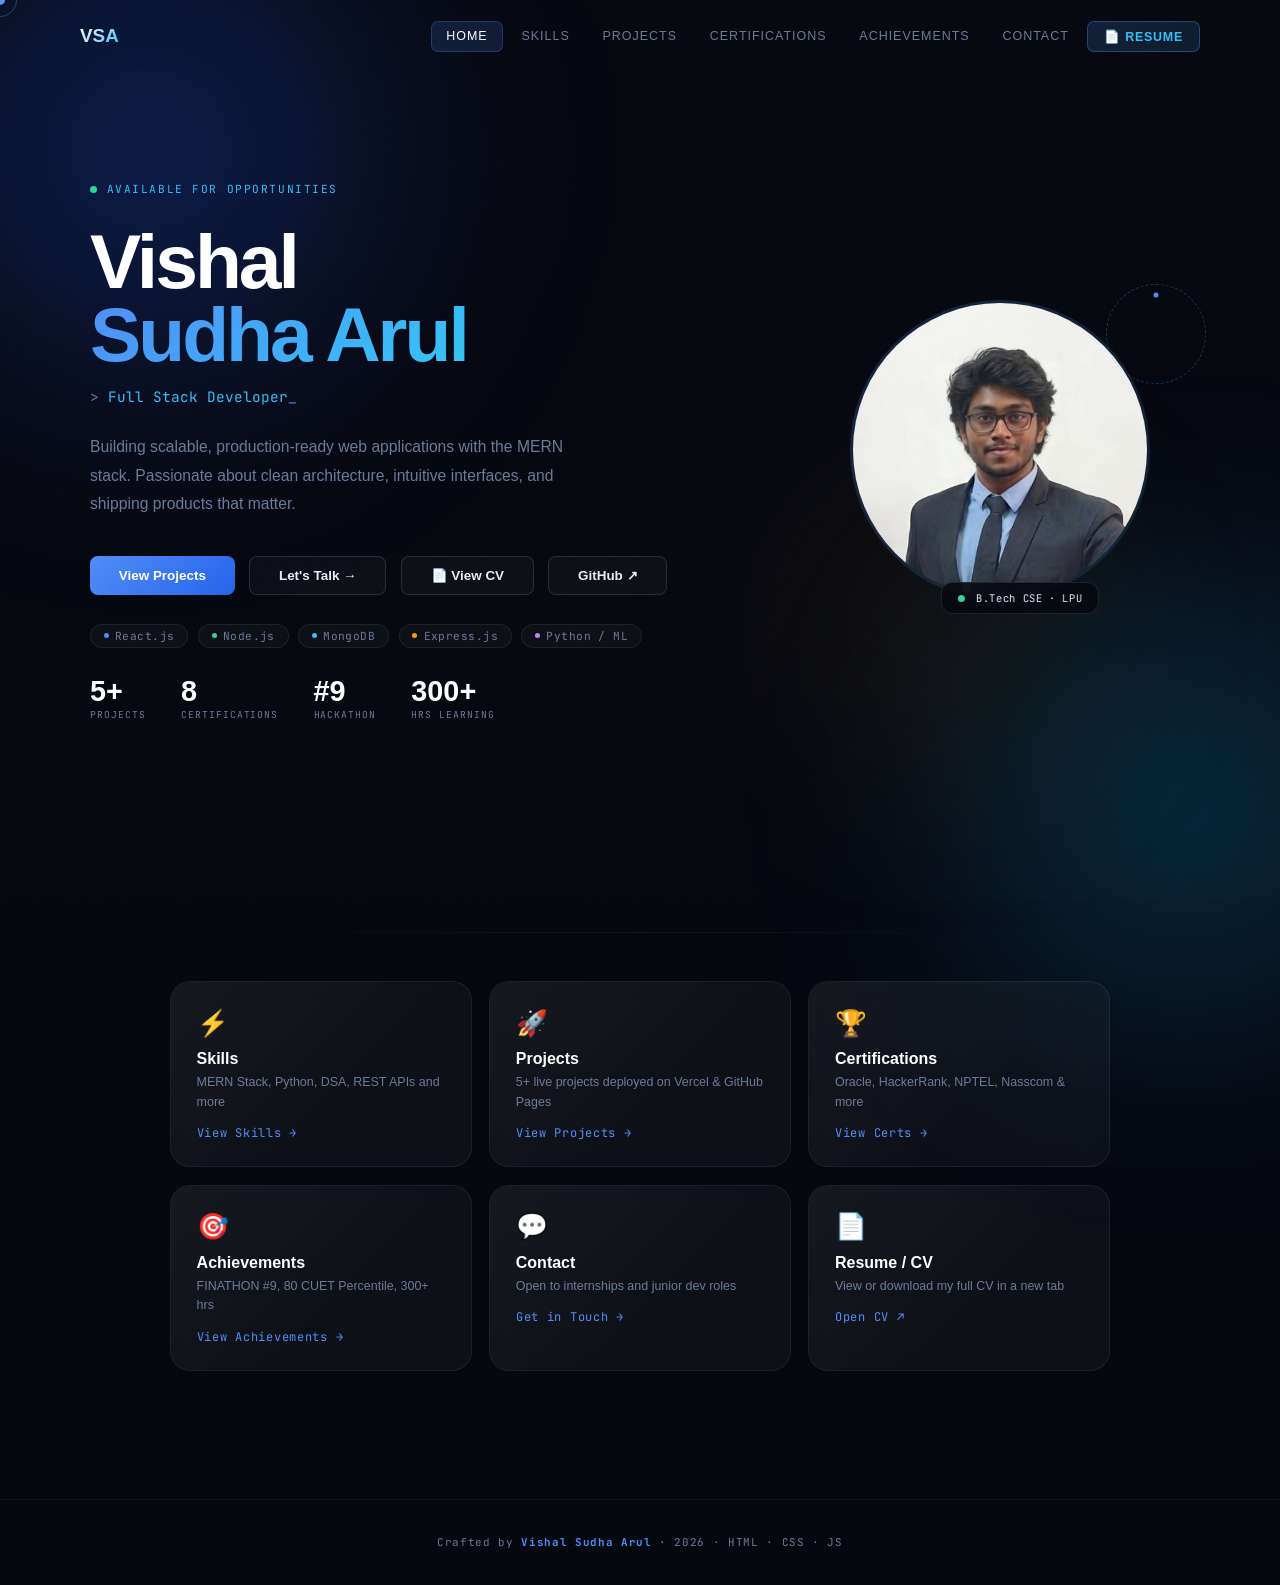
==== index.html @ e96e9811 "Initial portfolio upload" ====
<!DOCTYPE html>
<html lang="en">
<head>
    <meta charset="UTF-8"/>
    <meta name="viewport" content="width=device-width, initial-scale=1.0"/>
    <title>Vishal Sudha Arul — Portfolio</title>
    <link rel="stylesheet" href="style.css"/>
    <style>

        /* ── HERO SECTION ── */
        #hero {
            min-height: 100vh;
            display   : flex;
            align-items: center;
            padding   : 0 5rem;
            position  : relative;
            z-index   : 1;
        }

        .hero-inner {
            max-width            : 1100px;
            margin               : 0 auto;
            width                : 100%;
            display              : grid;
            grid-template-columns: 1fr 340px;
            gap                  : 5rem;
            align-items          : center;
        }

        /* Pre-title badge */
        .hero-pre {
            display       : inline-flex;
            align-items   : center;
            gap           : 0.6rem;
            font-family   : var(--fm);
            font-size     : 0.7rem;
            color         : var(--cyan);
            letter-spacing: 0.14em;
            text-transform: uppercase;
            margin-bottom : 1.8rem;
            opacity       : 0;
            animation     : fadeUp 0.8s 0.2s forwards;
        }

        /* Main name */
        .hero-name {
            font-family   : var(--fd);
            font-weight   : 700;
            font-size     : clamp(3rem, 6vw, 5.4rem);
            line-height   : 0.95;
            letter-spacing: -3px;
            color         : #fff;
            opacity       : 0;
            animation     : fadeUp 0.9s 0.35s forwards;
        }

        .hero-name .gradient-line {
            display                : block;
            background             : linear-gradient(135deg, var(--blue) 0%, var(--cyan) 50%, var(--teal) 100%);
            -webkit-background-clip: text;
            -webkit-text-fill-color: transparent;
        }

        /* Typewriter role */
        .hero-role {
            font-family  : var(--fm);
            font-size    : 0.9rem;
            color        : var(--muted);
            margin-top   : 1rem;
            margin-bottom: 1.4rem;
            opacity      : 0;
            animation    : fadeUp 0.9s 0.5s forwards;
            min-height   : 1.5rem;
        }

        .hero-role .typed-text   { color: var(--cyan); }
        .hero-role .cursor-blink { animation: cursorBlink 0.8s infinite; color: var(--blue); }

        @keyframes cursorBlink {
            0%, 100% { opacity: 1; }
            50%      { opacity: 0; }
        }

        /* Description */
        .hero-desc {
            font-size    : 0.98rem;
            color        : var(--muted);
            line-height  : 1.82;
            max-width    : 480px;
            margin-bottom: 2.3rem;
            font-weight  : 300;
            opacity      : 0;
            animation    : fadeUp 0.9s 0.65s forwards;
        }

        /* CTA Buttons row */
        .hero-btns {
            display  : flex;
            gap      : 0.9rem;
            flex-wrap: wrap;
            opacity  : 0;
            animation: fadeUp 0.9s 0.8s forwards;
        }

        /* Tech chips */
        .hero-chips {
            display  : flex;
            gap      : 0.6rem;
            flex-wrap: wrap;
            margin-top: 1.8rem;
            opacity  : 0;
            animation: fadeUp 0.9s 0.95s forwards;
        }

        .chip {
            display       : inline-flex;
            align-items   : center;
            gap           : 0.38rem;
            padding       : 0.26rem 0.8rem;
            border-radius : 999px;
            border        : 1px solid rgba(255, 255, 255, 0.07);
            background    : rgba(255, 255, 255, 0.03);
            font-size     : 0.7rem;
            font-family   : var(--fm);
            color         : var(--muted);
            letter-spacing: 0.04em;
        }

        .chip-dot {
            width        : 5px;
            height       : 5px;
            border-radius: 50%;
        }

        /* Stats row */
        .hero-stats {
            display  : flex;
            gap      : 2.2rem;
            margin-top: 1.8rem;
            opacity  : 0;
            animation: fadeUp 0.9s 1.1s forwards;
        }

        .stat-num {
            font-family: var(--fd);
            font-size  : 1.8rem;
            font-weight: 700;
            color      : #fff;
            line-height: 1;
        }

        .stat-label {
            font-family   : var(--fm);
            font-size     : 0.6rem;
            color         : var(--muted);
            letter-spacing: 0.1em;
            margin-top    : 0.18rem;
            text-transform: uppercase;
        }

        /* Entry animation */
        @keyframes fadeUp {
            from { opacity: 0; transform: translateY(28px); }
            to   { opacity: 1; transform: none; }
        }


        /* ── PHOTO AREA ── */
        .hero-photo {
            position : relative;
            opacity  : 0;
            animation: fadeScale 0.9s 0.4s forwards;
        }

        @keyframes fadeScale {
            from { opacity: 0; transform: scale(0.92); }
            to   { opacity: 1; transform: scale(1); }
        }

        .photo-frame {
            border-radius: 50%;
            background   : linear-gradient(135deg, rgba(79,142,247,0.22), rgba(56,189,248,0.12));
            padding      : 3px;
            width        : 300px;
            height       : 300px;
        }

        .photo-inner {
            border-radius  : 50%;
            overflow       : hidden;
            background     : linear-gradient(180deg, #111827, #0d1530);
            width          : 100%;
            height         : 100%;
            display        : flex;
            align-items    : center;
            justify-content: center;
        }

        .photo-inner img {
            width         : 100%;
            height        : 100%;
            object-fit    : cover;
            object-position: top center;
        }

        .photo-placeholder {
            width          : 100%;
            height         : 100%;
            min-height     : 294px;
            display        : flex;
            flex-direction : column;
            align-items    : center;
            justify-content: center;
            gap            : 1.1rem;
            padding        : 2rem;
            text-align     : center;
        }

        .photo-avatar {
            width          : 72px;
            height         : 72px;
            border-radius  : 50%;
            background     : linear-gradient(135deg, var(--blue), var(--cyan));
            display        : flex;
            align-items    : center;
            justify-content: center;
            font-family    : var(--fd);
            font-weight    : 700;
            font-size      : 2rem;
            color          : #fff;
        }

        .photo-placeholder p {
            font-size  : 0.73rem;
            color      : var(--muted);
            line-height: 1.6;
        }

        /* Status badge under photo */
        .photo-badge {
            position       : absolute;
            bottom         : -14px;
            left           : 50%;
            transform      : translateX(-50%);
            background     : rgba(6, 8, 16, 0.9);
            border         : 1px solid rgba(255, 255, 255, 0.1);
            backdrop-filter: blur(12px);
            border-radius  : 12px;
            padding        : 0.5rem 1rem;
            display        : flex;
            align-items    : center;
            gap            : 0.7rem;
            white-space    : nowrap;
        }

        .badge-dot  { width: 7px; height: 7px; border-radius: 50%; background: var(--green); animation: pulse-anim 2s infinite; }
        .badge-text { font-family: var(--fm); font-size: 0.66rem; color: var(--text); letter-spacing: 0.06em; }

        /* Decorative spinning ring */
        .photo-deco {
            position     : absolute;
            top          : -16px;
            right        : -16px;
            width        : 100px;
            height       : 100px;
            border-radius: 50%;
            border       : 1px dashed rgba(79, 142, 247, 0.3);
            animation    : spin 20s linear infinite;
        }

        .photo-deco::after {
            content      : '';
            position     : absolute;
            top          : 10px;
            left         : 50%;
            width        : 5px;
            height       : 5px;
            background   : var(--blue);
            border-radius: 50%;
            transform    : translate(-50%, -50%);
        }

        @keyframes spin { to { transform: rotate(360deg); } }


        /* ── QUICK NAV CARDS (below hero) ── */
        .quick-nav {
            display              : grid;
            grid-template-columns: repeat(3, 1fr);
            gap                  : 1.1rem;
            margin-top           : 2rem;
        }

        .qcard {
            padding        : 1.6rem;
            text-decoration: none;
            display        : block;
        }

        .qcard-icon  { font-size: 1.6rem; margin-bottom: 0.8rem; }
        .qcard-title { font-family: var(--fd); font-size: 1rem; font-weight: 600; color: #fff; margin-bottom: 0.3rem; }
        .qcard-sub   { font-size: 0.78rem; color: var(--muted); line-height: 1.55; }
        .qcard-arrow { display: inline-block; margin-top: 0.8rem; font-size: 0.75rem; color: var(--blue); font-family: var(--fm); letter-spacing: 0.06em; }


        /* ── RESPONSIVE ── */
        @media (max-width: 900px) {
            #hero           { padding: 0 2rem; }
            .hero-inner     { grid-template-columns: 1fr; gap: 3rem; padding-top: 5rem; }
            .hero-photo     { margin: 0 auto; }
            .photo-frame    { width: 220px; height: 220px; }
            .quick-nav      { grid-template-columns: 1fr 1fr; }
        }

        @media (max-width: 600px) {
            .quick-nav { grid-template-columns: 1fr; }
        }

    </style>
</head>
<body>

    <!-- Cursor elements -->
    <div id="cur"></div>
    <div id="curt"></div>

    <!-- Background canvas grid -->
    <canvas id="bgc"></canvas>

    <!-- Animated background orbs -->
    <div class="orb o1"></div>
    <div class="orb o2"></div>
    <div class="orb o3"></div>

    <!-- ═══════════════════════════
         NAVIGATION
    ═══════════════════════════ -->
    <nav id="nb">
        <a href="index.html" class="nlogo">VSA</a>
        <div class="nlinks">
            <a href="index.html"          class="active">Home</a>
            <a href="skills.html">Skills</a>
            <a href="projects.html">Projects</a>
            <a href="certifications.html">Certifications</a>
            <a href="achievements.html">Achievements</a>
            <a href="contact.html">Contact</a>
            <a href="VISHAL_FINAL_CV1.pdf" target="_blank" class="cv-nav-btn">📄 Resume</a>
        </div>
    </nav>

    <!-- ═══════════════════════════
         HERO SECTION
    ═══════════════════════════ -->
    <section id="hero">
        <div class="hero-inner">

            <!-- Left — text content -->
            <div>
                <div class="hero-pre">
                    <span class="pulse" style="background: var(--green);"></span>
                    Available for opportunities
                </div>

                <h1 class="hero-name">
                    Vishal<br/>
                    <span class="gradient-line">Sudha Arul</span>
                </h1>

                <p class="hero-role">
                    &gt; <span class="typed-text" id="typed"></span><span class="cursor-blink">_</span>
                </p>

                <p class="hero-desc">
                    Building scalable, production-ready web applications with the MERN stack.
                    Passionate about clean architecture, intuitive interfaces, and shipping
                    products that matter.
                </p>

                <!-- CTA Buttons -->
                <div class="hero-btns">
                    <a href="projects.html"                        class="bg">View Projects</a>
                    <a href="contact.html"                         class="bgh">Let's Talk →</a>
                    <a href="VISHAL_FINAL_CV1.pdf" target="_blank" class="bgh">📄 View CV</a>
                    <a href="https://github.com/VishalSudhaArul" target="_blank" class="bgh">GitHub ↗</a>
                </div>

                <!-- Tech stack chips -->
                <div class="hero-chips">
                    <span class="chip"><span class="chip-dot" style="background: var(--blue);"></span>React.js</span>
                    <span class="chip"><span class="chip-dot" style="background: var(--green);"></span>Node.js</span>
                    <span class="chip"><span class="chip-dot" style="background: var(--cyan);"></span>MongoDB</span>
                    <span class="chip"><span class="chip-dot" style="background: var(--gold);"></span>Express.js</span>
                    <span class="chip"><span class="chip-dot" style="background: var(--purple);"></span>Python / ML</span>
                </div>

                <!-- Quick stats -->
                <div class="hero-stats">
                    <div><div class="stat-num">5+</div><div class="stat-label">Projects</div></div>
                    <div><div class="stat-num">8</div><div class="stat-label">Certifications</div></div>
                    <div><div class="stat-num">#9</div><div class="stat-label">Hackathon</div></div>
                    <div><div class="stat-num">300+</div><div class="stat-label">Hrs Learning</div></div>
                </div>
            </div>

            <!-- Right — profile photo -->
            <div class="hero-photo">
                <div class="photo-deco"></div>
                <div class="photo-frame">
                    <div class="photo-inner" id="photoWrap">
                        <!-- Auto-replaced by JS if photo.jpg exists -->
                        <div class="photo-placeholder">
                            <div class="photo-avatar">V</div>
                            <div>
                                <p style="font-family: var(--fd); font-weight: 700; color: #fff; font-size: 0.95rem; margin-bottom: 0.4rem;">
                                    Vishal Sudha Arul
                                </p>
                                <p>Place <code style="color: var(--cyan); font-family: var(--fm);">photo.jpg</code> in this folder</p>
                            </div>
                        </div>
                    </div>
                </div>
                <div class="photo-badge">
                    <span class="badge-dot"></span>
                    <span class="badge-text">B.Tech CSE · LPU</span>
                </div>
            </div>

        </div>
    </section>

    <!-- ═══════════════════════════
         QUICK NAV CARDS
    ═══════════════════════════ -->
    <div class="wrap">
        <div class="div" style="margin-bottom: 3rem;"></div>

        <div class="quick-nav">
            <a href="skills.html"          class="g qcard rv">
                <div class="qcard-icon">⚡</div>
                <div class="qcard-title">Skills</div>
                <div class="qcard-sub">MERN Stack, Python, DSA, REST APIs and more</div>
                <div class="qcard-arrow">View Skills →</div>
            </a>
            <a href="projects.html"        class="g qcard rv d1">
                <div class="qcard-icon">🚀</div>
                <div class="qcard-title">Projects</div>
                <div class="qcard-sub">5+ live projects deployed on Vercel &amp; GitHub Pages</div>
                <div class="qcard-arrow">View Projects →</div>
            </a>
            <a href="certifications.html"  class="g qcard rv d2">
                <div class="qcard-icon">🏆</div>
                <div class="qcard-title">Certifications</div>
                <div class="qcard-sub">Oracle, HackerRank, NPTEL, Nasscom &amp; more</div>
                <div class="qcard-arrow">View Certs →</div>
            </a>
            <a href="achievements.html"    class="g qcard rv d3">
                <div class="qcard-icon">🎯</div>
                <div class="qcard-title">Achievements</div>
                <div class="qcard-sub">FINATHON #9, 80 CUET Percentile, 300+ hrs</div>
                <div class="qcard-arrow">View Achievements →</div>
            </a>
            <a href="contact.html"         class="g qcard rv d4">
                <div class="qcard-icon">💬</div>
                <div class="qcard-title">Contact</div>
                <div class="qcard-sub">Open to internships and junior dev roles</div>
                <div class="qcard-arrow">Get in Touch →</div>
            </a>
            <a href="VISHAL_FINAL_CV1.pdf" target="_blank" class="g qcard rv d5">
                <div class="qcard-icon">📄</div>
                <div class="qcard-title">Resume / CV</div>
                <div class="qcard-sub">View or download my full CV in a new tab</div>
                <div class="qcard-arrow">Open CV ↗</div>
            </a>
        </div>
    </div>

    <footer>
        <p>Crafted by <strong>Vishal Sudha Arul</strong> · 2026 · HTML · CSS · JS</p>
    </footer>

    <script src="shared.js"></script>
    <script>

        /* ── TYPEWRITER EFFECT ── */
        const roles = [
            'Full Stack Developer',
            'MERN Stack Engineer',
            'React.js Developer',
            'Problem Solver',
            'CS Engineering Student'
        ];

        let roleIndex   = 0;
        let charIndex   = 0;
        let isDeleting  = false;
        const typedEl   = document.getElementById('typed');

        function typeWriter() {
            const current = roles[roleIndex];
            if (!isDeleting) {
                typedEl.textContent = current.slice(0, charIndex + 1);
                charIndex++;
                if (charIndex === current.length) {
                    setTimeout(() => { isDeleting = true; typeLoop(); }, 2000);
                    return;
                }
            } else {
                typedEl.textContent = current.slice(0, charIndex - 1);
                charIndex--;
                if (charIndex === 0) {
                    isDeleting  = false;
                    roleIndex   = (roleIndex + 1) % roles.length;
                }
            }
            typeLoop();
        }

        function typeLoop() {
            setTimeout(typeWriter, isDeleting ? 38 : 78);
        }

        typeLoop();


        /* ── AUTO-LOAD PHOTO ── */
        const photoImg = new Image();
        photoImg.onload = () => {
            const wrap = document.getElementById('photoWrap');
            if (wrap) {
                wrap.innerHTML = `<img
                    src="photo.jpg"
                    style="width:100%; height:100%; object-fit:cover; object-position:top center;"
                    alt="Vishal Sudha Arul"
                />`;
            }
        };
        photoImg.src = 'photo.jpg';

    </script>
</body>
</html>
---- style.css ----
/* ═══════════════════════════════════════════════════
   VISHAL SUDHA ARUL — SHARED STYLESHEET
   Used by: all HTML pages
   ═══════════════════════════════════════════════════ */

@import url('https://fonts.googleapis.com/css2?family=Clash+Display:wght@400;500;600;700&family=Cabinet+Grotesk:wght@300;400;500;700;800&family=JetBrains+Mono:wght@300;400;500&display=swap');


/* ─────────────────────────────────────
   RESET & CSS VARIABLES
───────────────────────────────────── */
*, *::before, *::after {
    box-sizing: border-box;
    margin: 0;
    padding: 0;
}

:root {
    --bg      : #060810;
    --bg2     : #0b0f1d;
    --card    : rgba(255, 255, 255, 0.035);
    --card-b  : rgba(255, 255, 255, 0.07);
    --blue    : #4f8ef7;
    --cyan    : #38bdf8;
    --teal    : #2dd4bf;
    --gold    : #f59e0b;
    --green   : #34d399;
    --purple  : #c084fc;
    --text    : #e8edf5;
    --muted   : #6b7a99;
    --fd      : 'Clash Display', sans-serif;
    --fb      : 'Cabinet Grotesk', sans-serif;
    --fm      : 'JetBrains Mono', monospace;
}

html {
    scroll-behavior: smooth;
    font-size: 16px;
}

body {
    background   : var(--bg);
    color        : var(--text);
    font-family  : var(--fb);
    overflow-x   : hidden;
    cursor       : none;
}

::selection {
    background: rgba(79, 142, 247, 0.3);
    color: #fff;
}

::-webkit-scrollbar       { width: 4px; }
::-webkit-scrollbar-track { background: var(--bg); }
::-webkit-scrollbar-thumb { background: rgba(79, 142, 247, 0.4); border-radius: 99px; }


/* ─────────────────────────────────────
   CUSTOM CURSOR
───────────────────────────────────── */
#cur {
    position      : fixed;
    width         : 10px;
    height        : 10px;
    background    : var(--blue);
    border-radius : 50%;
    pointer-events: none;
    z-index       : 9999;
    transform     : translate(-50%, -50%);
    mix-blend-mode: screen;
    transition    : width .2s, height .2s, background .2s;
}

#curt {
    position      : fixed;
    width         : 34px;
    height        : 34px;
    border        : 1px solid rgba(79, 142, 247, 0.4);
    border-radius : 50%;
    pointer-events: none;
    z-index       : 9998;
    transform     : translate(-50%, -50%);
    transition    : all 0.11s ease-out;
}

/* Cursor grows on hover */
body:has(a:hover)      #cur,
body:has(button:hover) #cur  { width: 18px; height: 18px; background: var(--cyan); }
body:has(a:hover)      #curt,
body:has(button:hover) #curt { width: 48px; height: 48px; border-color: rgba(56, 189, 248, 0.5); }


/* ─────────────────────────────────────
   GRAIN / NOISE TEXTURE OVERLAY
───────────────────────────────────── */
body::after {
    content : '';
    position: fixed;
    inset   : 0;
    z-index : 9990;
    pointer-events: none;
    background-image: url("data:image/svg+xml,%3Csvg viewBox='0 0 512 512' xmlns='http://www.w3.org/2000/svg'%3E%3Cfilter id='n'%3E%3CfeTurbulence type='fractalNoise' baseFrequency='0.75' numOctaves='4' stitchTiles='stitch'/%3E%3C/filter%3E%3Crect width='100%25' height='100%25' filter='url(%23n)' opacity='0.03'/%3E%3C/svg%3E");
    opacity: 0.55;
}


/* ─────────────────────────────────────
   CANVAS GRID (z-index 0, behind all)
───────────────────────────────────── */
#bgc {
    position      : fixed;
    inset         : 0;
    z-index       : 0;
    pointer-events: none;
    opacity       : 0.2;
}


/* ─────────────────────────────────────
   ANIMATED BACKGROUND ORBS
───────────────────────────────────── */
.orb {
    position      : fixed;
    border-radius : 50%;
    pointer-events: none;
    z-index       : 0;
    filter        : blur(110px);
}

.o1 {
    width     : 600px;
    height    : 600px;
    background: radial-gradient(circle, rgba(29, 78, 216, 0.45), transparent 70%);
    top       : -150px;
    left      : -150px;
    animation : orb1 22s ease-in-out infinite;
}

.o2 {
    width     : 550px;
    height    : 550px;
    background: radial-gradient(circle, rgba(14, 165, 233, 0.35), transparent 70%);
    bottom    : -180px;
    right     : -180px;
    animation : orb2 18s ease-in-out infinite;
}

.o3 {
    width     : 350px;
    height    : 350px;
    background: radial-gradient(circle, rgba(245, 158, 11, 0.15), transparent 70%);
    top       : 50%;
    left      : 60%;
    animation : orb3 25s ease-in-out infinite;
}

@keyframes orb1 {
    0%, 100% { transform: translate(0, 0); }
    33%      { transform: translate(70px, 55px); }
    66%      { transform: translate(-35px, 90px); }
}

@keyframes orb2 {
    0%, 100% { transform: translate(0, 0); }
    33%      { transform: translate(-55px, -70px); }
    66%      { transform: translate(35px, -35px); }
}

@keyframes orb3 {
    0%, 100% { transform: translate(0, 0); }
    50%      { transform: translate(-70px, 55px); }
}


/* ─────────────────────────────────────
   NAVIGATION BAR
───────────────────────────────────── */
nav {
    position  : fixed;
    top       : 0;
    left      : 0;
    right     : 0;
    z-index   : 500;
    display   : flex;
    align-items    : center;
    justify-content: space-between;
    padding   : 1.3rem 5rem;
    transition: background 0.4s, backdrop-filter 0.4s;
}

/* Scrolled state — glass blur */
nav.sc {
    background     : rgba(6, 8, 16, 0.88);
    backdrop-filter: blur(24px);
    border-bottom  : 1px solid rgba(255, 255, 255, 0.055);
}

/* Logo */
.nlogo {
    font-family: var(--fd);
    font-weight: 700;
    font-size  : 1.18rem;
    background : linear-gradient(135deg, #fff, var(--cyan));
    -webkit-background-clip: text;
    -webkit-text-fill-color: transparent;
    text-decoration: none;
}

/* Nav links wrapper */
.nlinks {
    display    : flex;
    align-items: center;
    gap        : 0.25rem;
}

/* Individual nav links */
.nlinks a {
    font-size      : 0.78rem;
    font-weight    : 500;
    letter-spacing : 0.08em;
    color          : var(--muted);
    text-decoration: none;
    text-transform : uppercase;
    transition     : all 0.2s;
    padding        : 0.45rem 0.9rem;
    border-radius  : 7px;
}

.nlinks a:hover {
    color     : #fff;
    background: rgba(255, 255, 255, 0.05);
}

/* Active page highlight */
.nlinks a.active {
    color     : #fff;
    background: rgba(79, 142, 247, 0.15);
    border    : 1px solid rgba(79, 142, 247, 0.25);
}

/* ── CV / RESUME BUTTON IN NAV ── */
.cv-nav-btn {
    padding    : 0.45rem 1rem !important;
    background : linear-gradient(135deg, rgba(79,142,247,0.18), rgba(56,189,248,0.12)) !important;
    border     : 1px solid rgba(79, 142, 247, 0.35) !important;
    color      : var(--cyan) !important;
    border-radius : 7px !important;
    font-weight   : 600 !important;
    letter-spacing: 0.06em !important;
    transition    : all 0.25s !important;
}

.cv-nav-btn:hover {
    background : linear-gradient(135deg, var(--blue), #2563eb) !important;
    color      : #fff !important;
    border-color: var(--blue) !important;
    transform  : translateY(-1px) !important;
}


/* ─────────────────────────────────────
   PAGE HERO HEADER (inner pages)
───────────────────────────────────── */
.page-hero {
    padding   : 9rem 5rem 4rem;
    max-width : 1100px;
    margin    : 0 auto;
    text-align: center;
}

.page-hero .ey {
    display        : inline-flex;
    align-items    : center;
    justify-content: center;
    gap            : 0.7rem;
    font-family    : var(--fm);
    font-size      : 0.68rem;
    letter-spacing : 0.16em;
    text-transform : uppercase;
    color          : var(--blue);
    margin-bottom  : 1rem;
}

.page-hero .ey::before,
.page-hero .ey::after {
    content   : '';
    display   : block;
    width     : 28px;
    height    : 1px;
    background: var(--blue);
}

.page-hero h1 {
    font-family    : var(--fd);
    font-size      : clamp(2.8rem, 6vw, 4.5rem);
    font-weight    : 700;
    color          : #fff;
    letter-spacing : -3px;
    margin-bottom  : 0.8rem;
    line-height    : 1;
}

.page-hero h1 span {
    background             : linear-gradient(135deg, var(--blue), var(--cyan));
    -webkit-background-clip: text;
    -webkit-text-fill-color: transparent;
}

.page-hero p {
    color        : var(--muted);
    font-size    : 1rem;
    max-width    : 560px;
    margin       : 0 auto;
    line-height  : 1.75;
    font-weight  : 300;
}

.page-hero .underline-bar {
    width        : 60px;
    height       : 3px;
    background   : linear-gradient(90deg, var(--blue), var(--cyan));
    border-radius: 99px;
    margin       : 0.9rem auto 1.5rem;
}


/* ─────────────────────────────────────
   CONTENT WRAPPER
───────────────────────────────────── */
.wrap {
    max-width: 1100px;
    margin   : 0 auto;
    padding  : 2rem 5rem 6rem;
    position : relative;
    z-index  : 1;
}


/* ─────────────────────────────────────
   GLASS CARD
───────────────────────────────────── */
.g {
    background     : var(--card);
    border         : 1px solid var(--card-b);
    border-radius  : 20px;
    backdrop-filter: blur(10px);
    transition     : all 0.35s cubic-bezier(0.25, 0.8, 0.25, 1);
    position       : relative;
    overflow       : hidden;
}

/* Subtle top-left shine */
.g::before {
    content      : '';
    position     : absolute;
    inset        : 0;
    border-radius: 20px;
    background   : linear-gradient(135deg, rgba(255,255,255,0.04), transparent 60%);
    pointer-events: none;
}

.g:hover {
    border-color: rgba(79, 142, 247, 0.3);
    transform   : translateY(-5px);
    box-shadow  : 0 22px 55px rgba(0,0,0,0.5), 0 0 36px rgba(79,142,247,0.07);
}


/* ─────────────────────────────────────
   BUTTONS
───────────────────────────────────── */

/* Primary — solid gradient */
.bg {
    padding        : 0.7rem 1.8rem;
    border-radius  : 8px;
    background     : linear-gradient(135deg, var(--blue), #2563eb);
    color          : #fff;
    font-weight    : 700;
    font-size      : 0.84rem;
    text-decoration: none;
    transition     : all 0.3s;
    border         : none;
    cursor         : pointer;
    display        : inline-flex;
    align-items    : center;
    gap            : 0.4rem;
}

.bg:hover {
    transform : translateY(-3px);
    box-shadow: 0 12px 40px rgba(79, 142, 247, 0.5);
}

/* Ghost — outline style */
.bgh {
    padding        : 0.7rem 1.8rem;
    border-radius  : 8px;
    border         : 1px solid rgba(255, 255, 255, 0.12);
    background     : rgba(255, 255, 255, 0.03);
    color          : var(--text);
    font-weight    : 600;
    font-size      : 0.84rem;
    text-decoration: none;
    transition     : all 0.3s;
    cursor         : pointer;
    display        : inline-flex;
    align-items    : center;
    gap            : 0.4rem;
}

.bgh:hover {
    border-color: rgba(79, 142, 247, 0.5);
    background  : rgba(79, 142, 247, 0.08);
    color       : #fff;
    transform   : translateY(-3px);
}


/* ─────────────────────────────────────
   SECTION DIVIDER LINE
───────────────────────────────────── */
.div {
    height    : 1px;
    background: linear-gradient(90deg, transparent, rgba(255,255,255,0.055), transparent);
    max-width : 1100px;
    margin    : 0 auto;
}


/* ─────────────────────────────────────
   SCROLL REVEAL
   Add class .rv to any element.
   Add .d1 / .d2 / .d3 / .d4 / .d5
   for staggered delay.
───────────────────────────────────── */
.rv {
    opacity   : 0;
    transform : translateY(30px);
    transition: opacity 0.65s cubic-bezier(0.25, 0.8, 0.25, 1),
                transform 0.65s cubic-bezier(0.25, 0.8, 0.25, 1);
}

.rv.in { opacity: 1; transform: none; }

.d1 { transition-delay: 0.1s; }
.d2 { transition-delay: 0.2s; }
.d3 { transition-delay: 0.3s; }
.d4 { transition-delay: 0.4s; }
.d5 { transition-delay: 0.5s; }


/* ─────────────────────────────────────
   PULSE DOT ANIMATION
───────────────────────────────────── */
.pulse {
    width        : 7px;
    height       : 7px;
    border-radius: 50%;
    animation    : pulse-anim 2s infinite;
}

@keyframes pulse-anim {
    0%, 100% { box-shadow: 0 0 0 0 rgba(52, 211, 153, 0.6); }
    50%      { box-shadow: 0 0 0 6px rgba(52, 211, 153, 0); }
}


/* ─────────────────────────────────────
   FOOTER
───────────────────────────────────── */
footer {
    text-align : center;
    padding    : 2.2rem;
    border-top : 1px solid rgba(255, 255, 255, 0.05);
    position   : relative;
    z-index    : 1;
    margin-top : 2rem;
}

footer p {
    font-family   : var(--fm);
    font-size     : 0.68rem;
    color         : var(--muted);
    letter-spacing: 0.06em;
}

footer strong { color: var(--blue); }


/* ─────────────────────────────────────
   RESPONSIVE
───────────────────────────────────── */
@media (max-width: 900px) {
    nav          { padding: 1.1rem 2rem; }
    .nlinks      { gap: 0.1rem; }
    .nlinks a    { font-size: 0.72rem; padding: 0.38rem 0.65rem; }
    .page-hero   { padding: 7rem 2rem 3rem; }
    .wrap        { padding: 2rem 2rem 5rem; }
}

@media (max-width: 600px) {
    nav       { padding: 1rem 1.2rem; }
    .nlinks a { font-size: 0.65rem; padding: 0.3rem 0.5rem; }
}
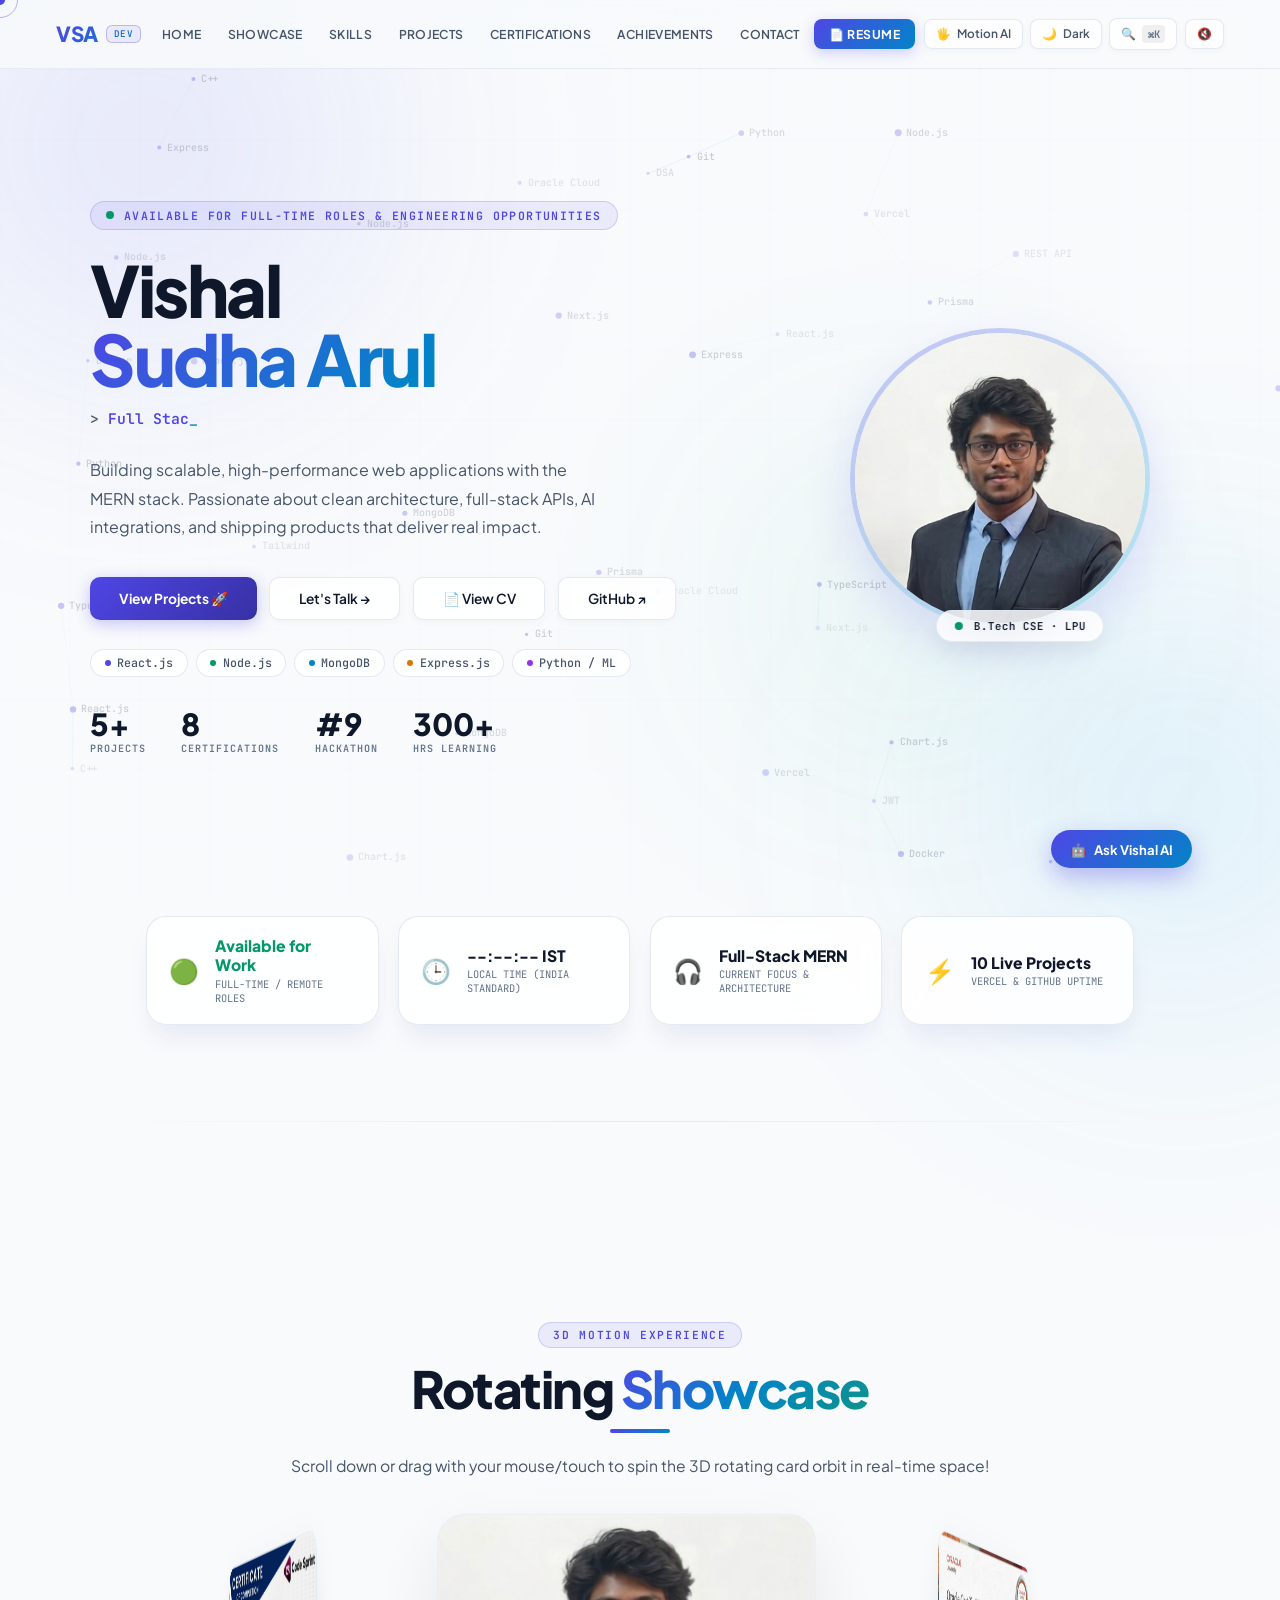
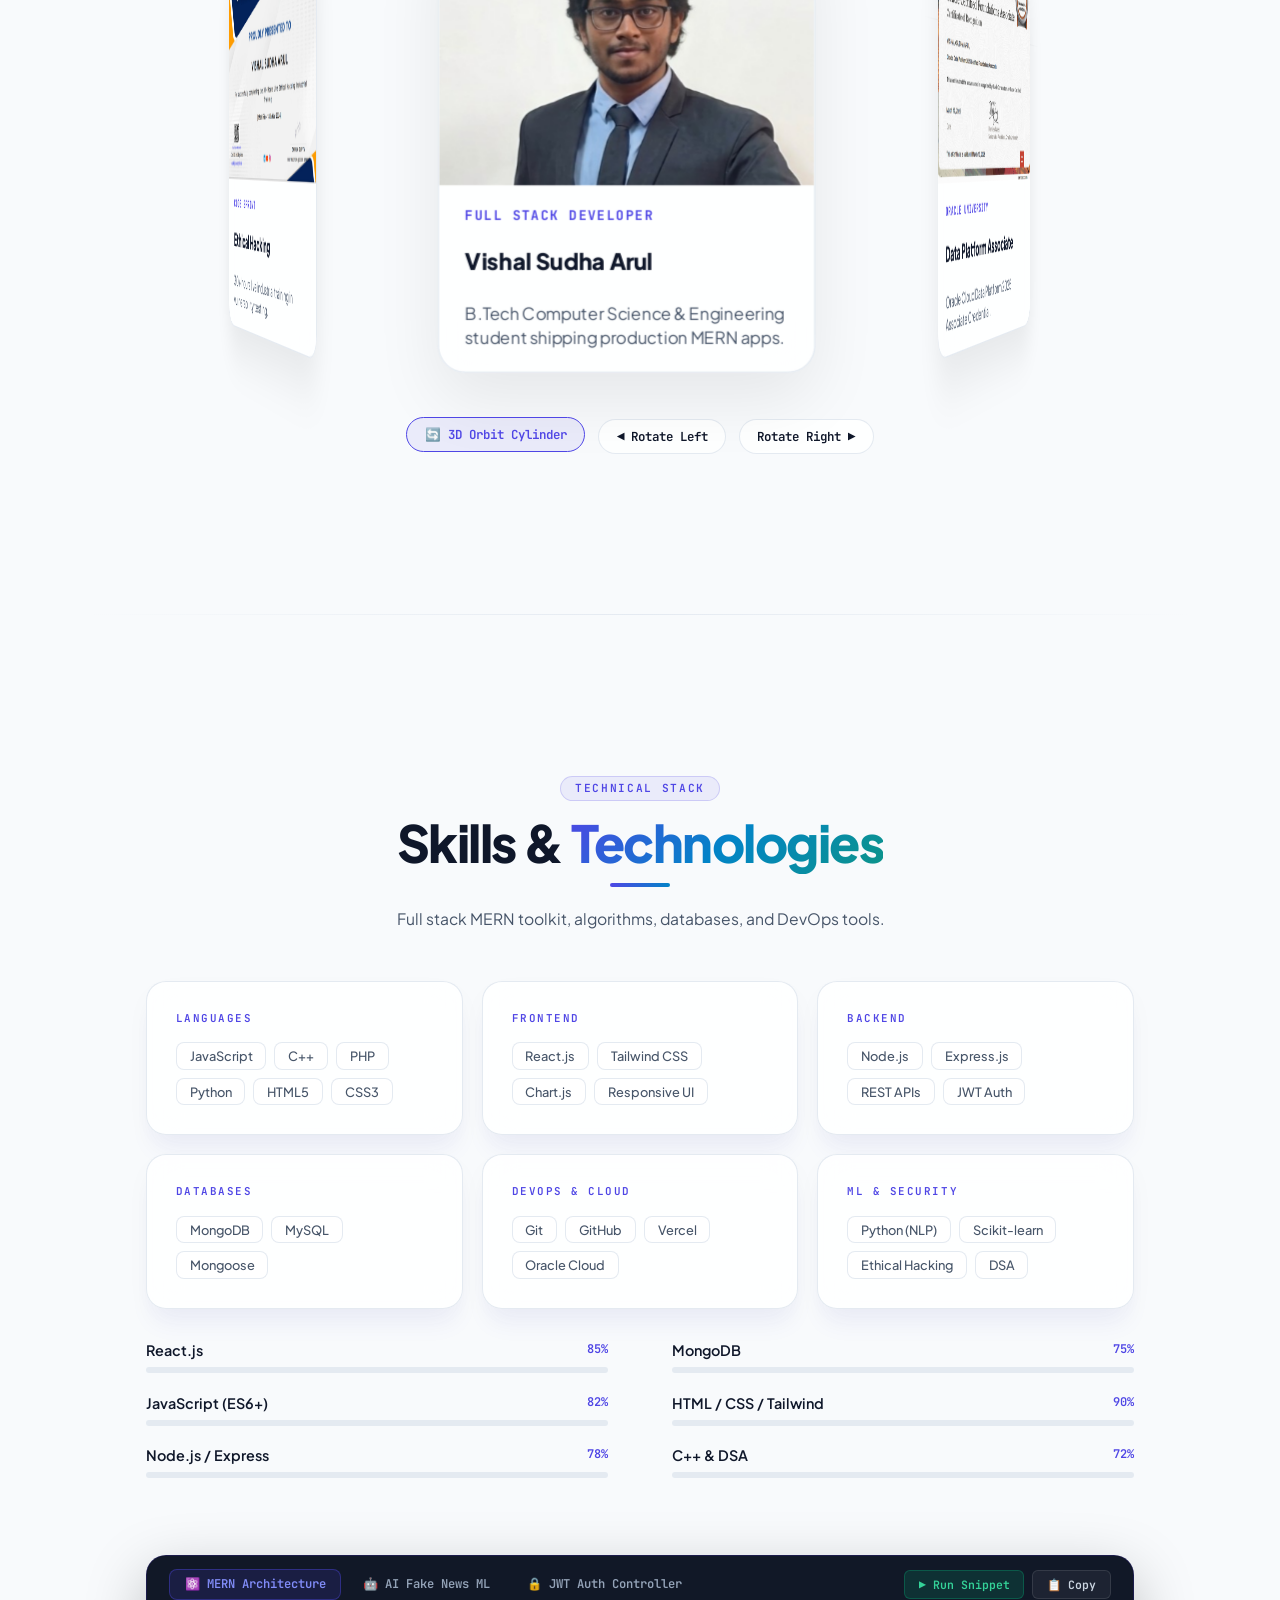
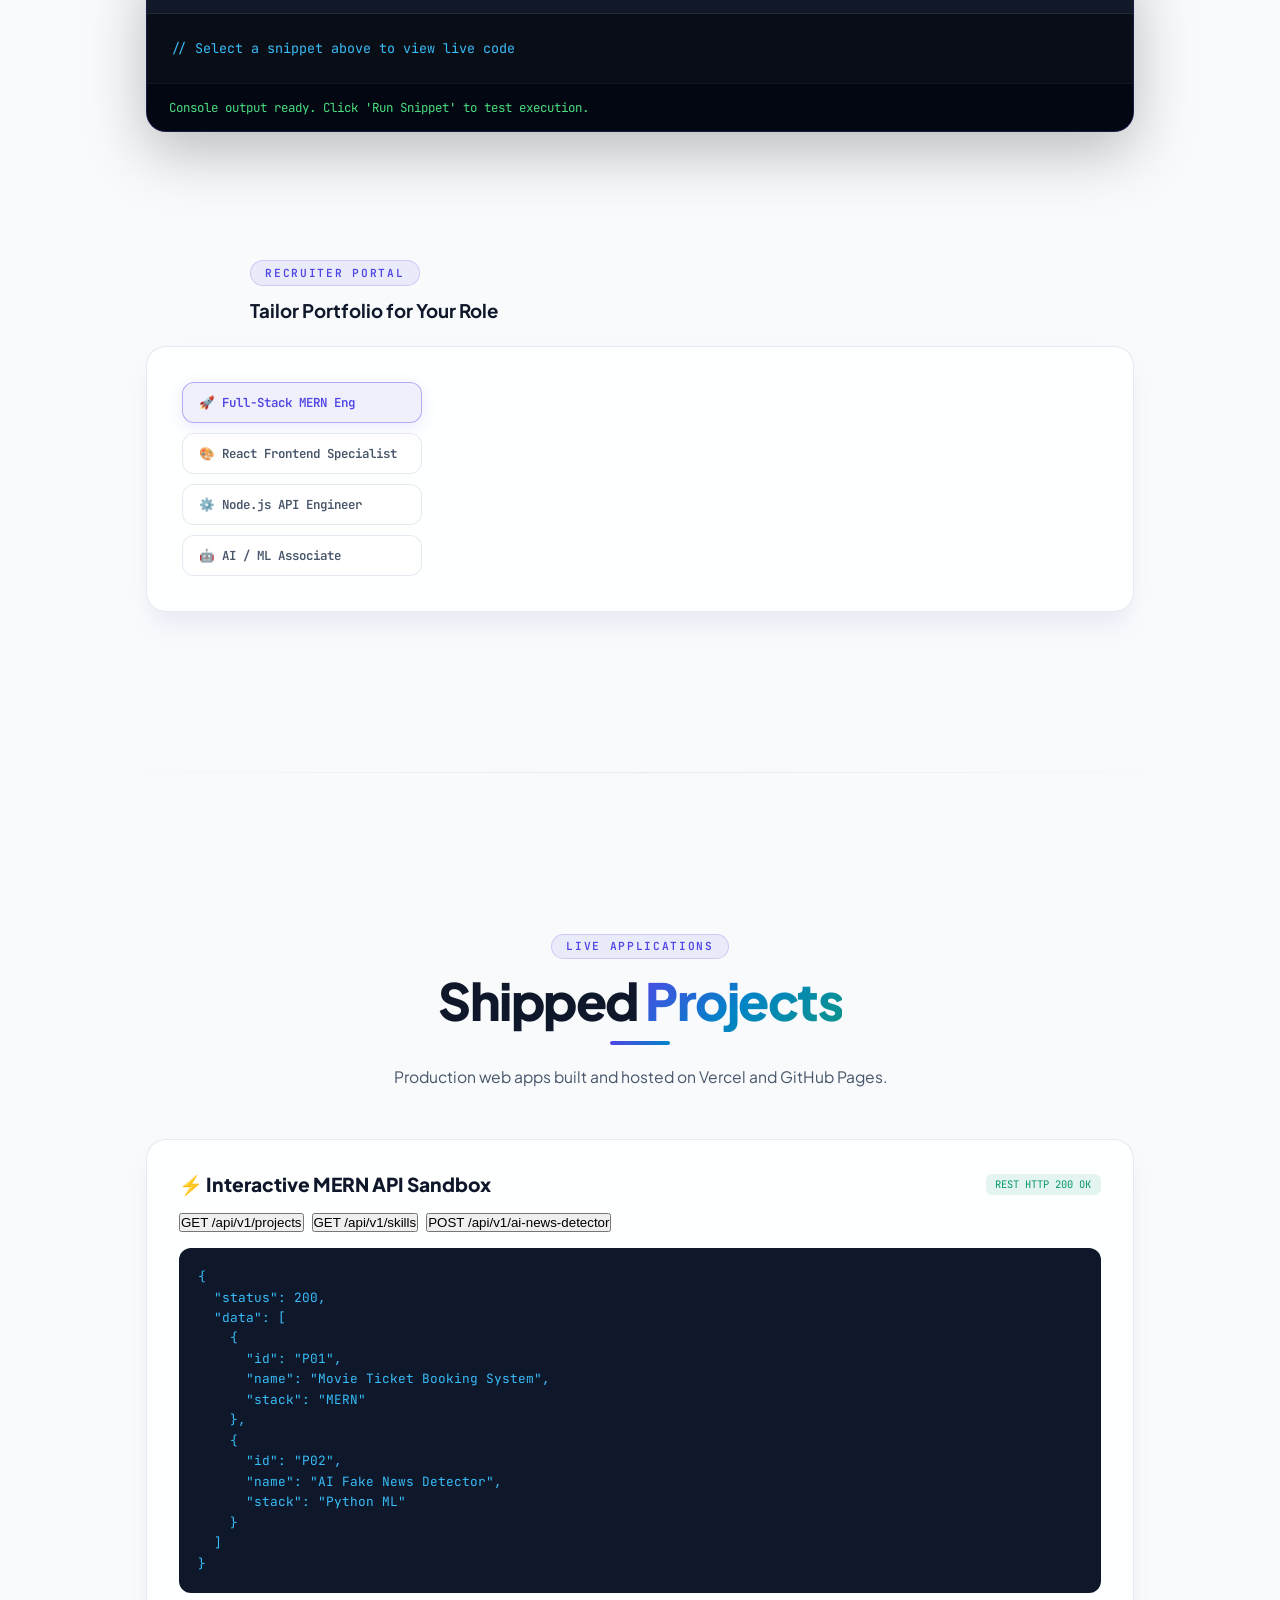
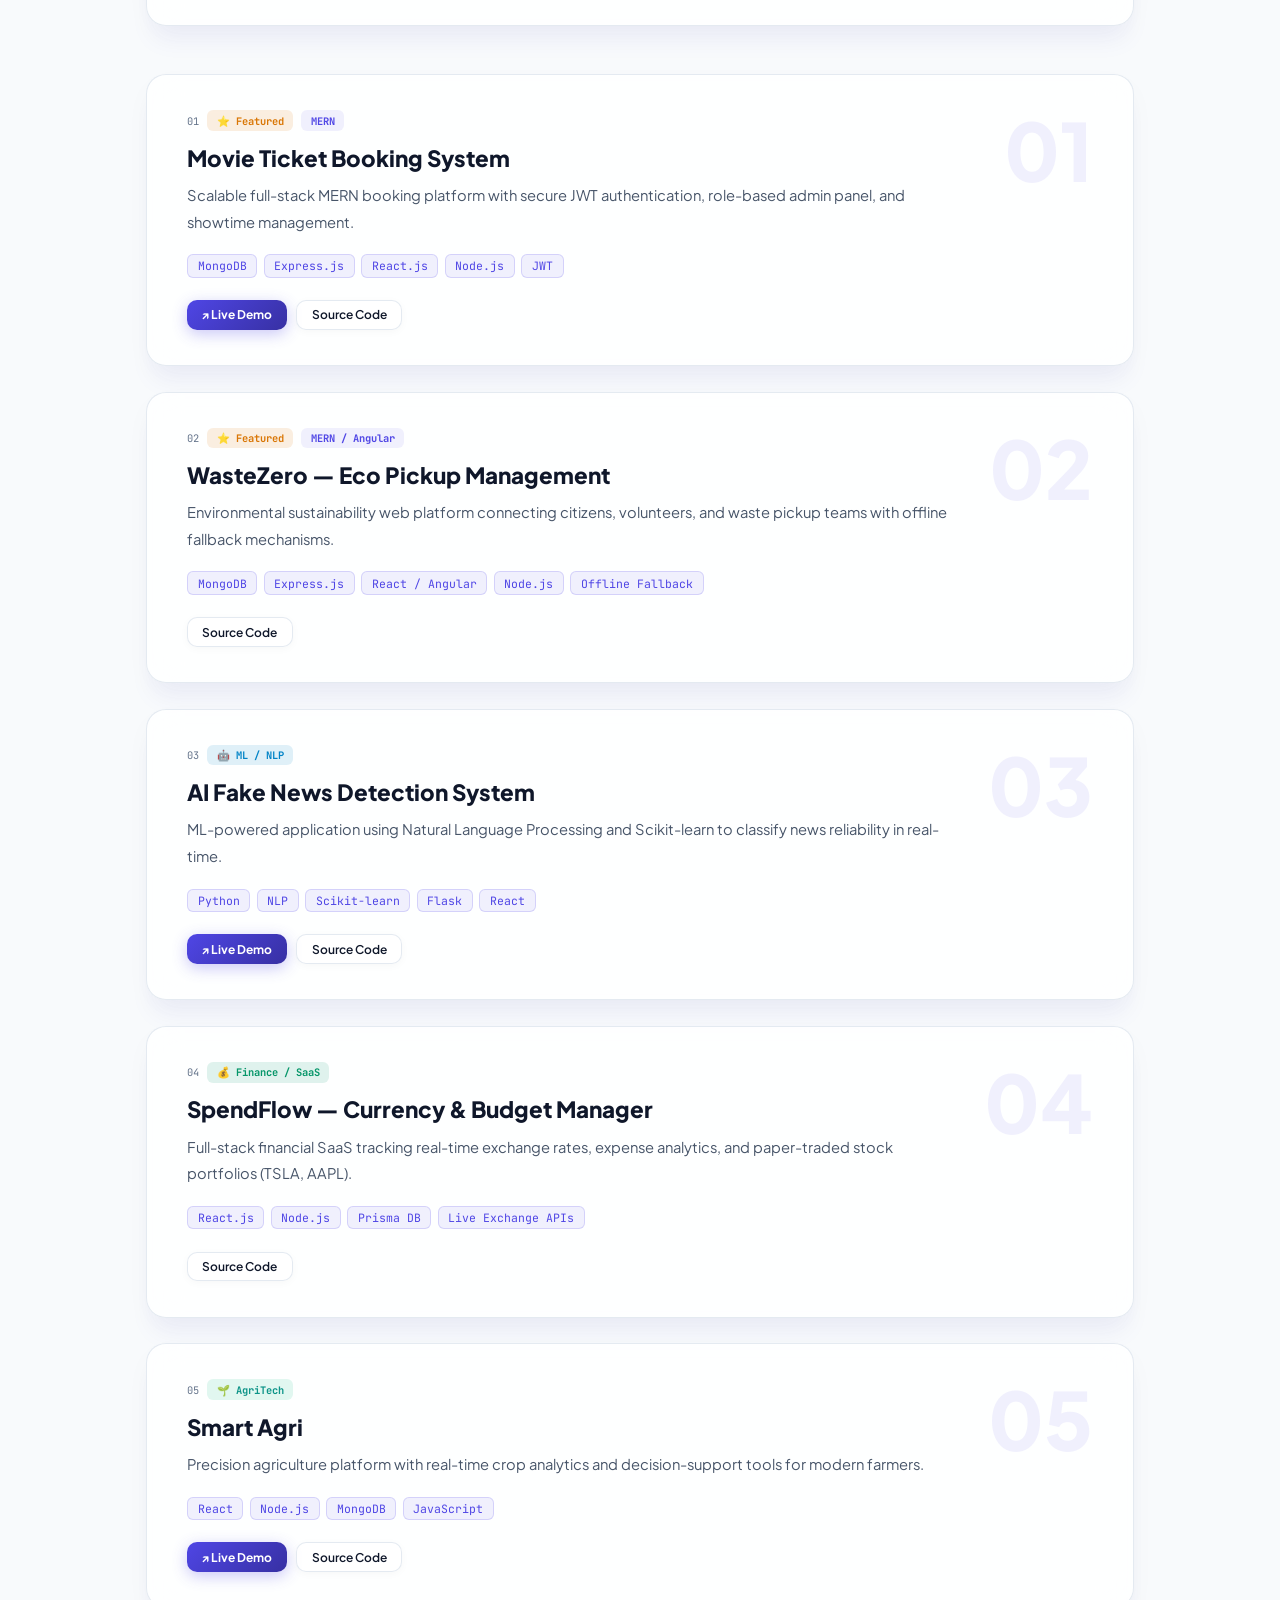
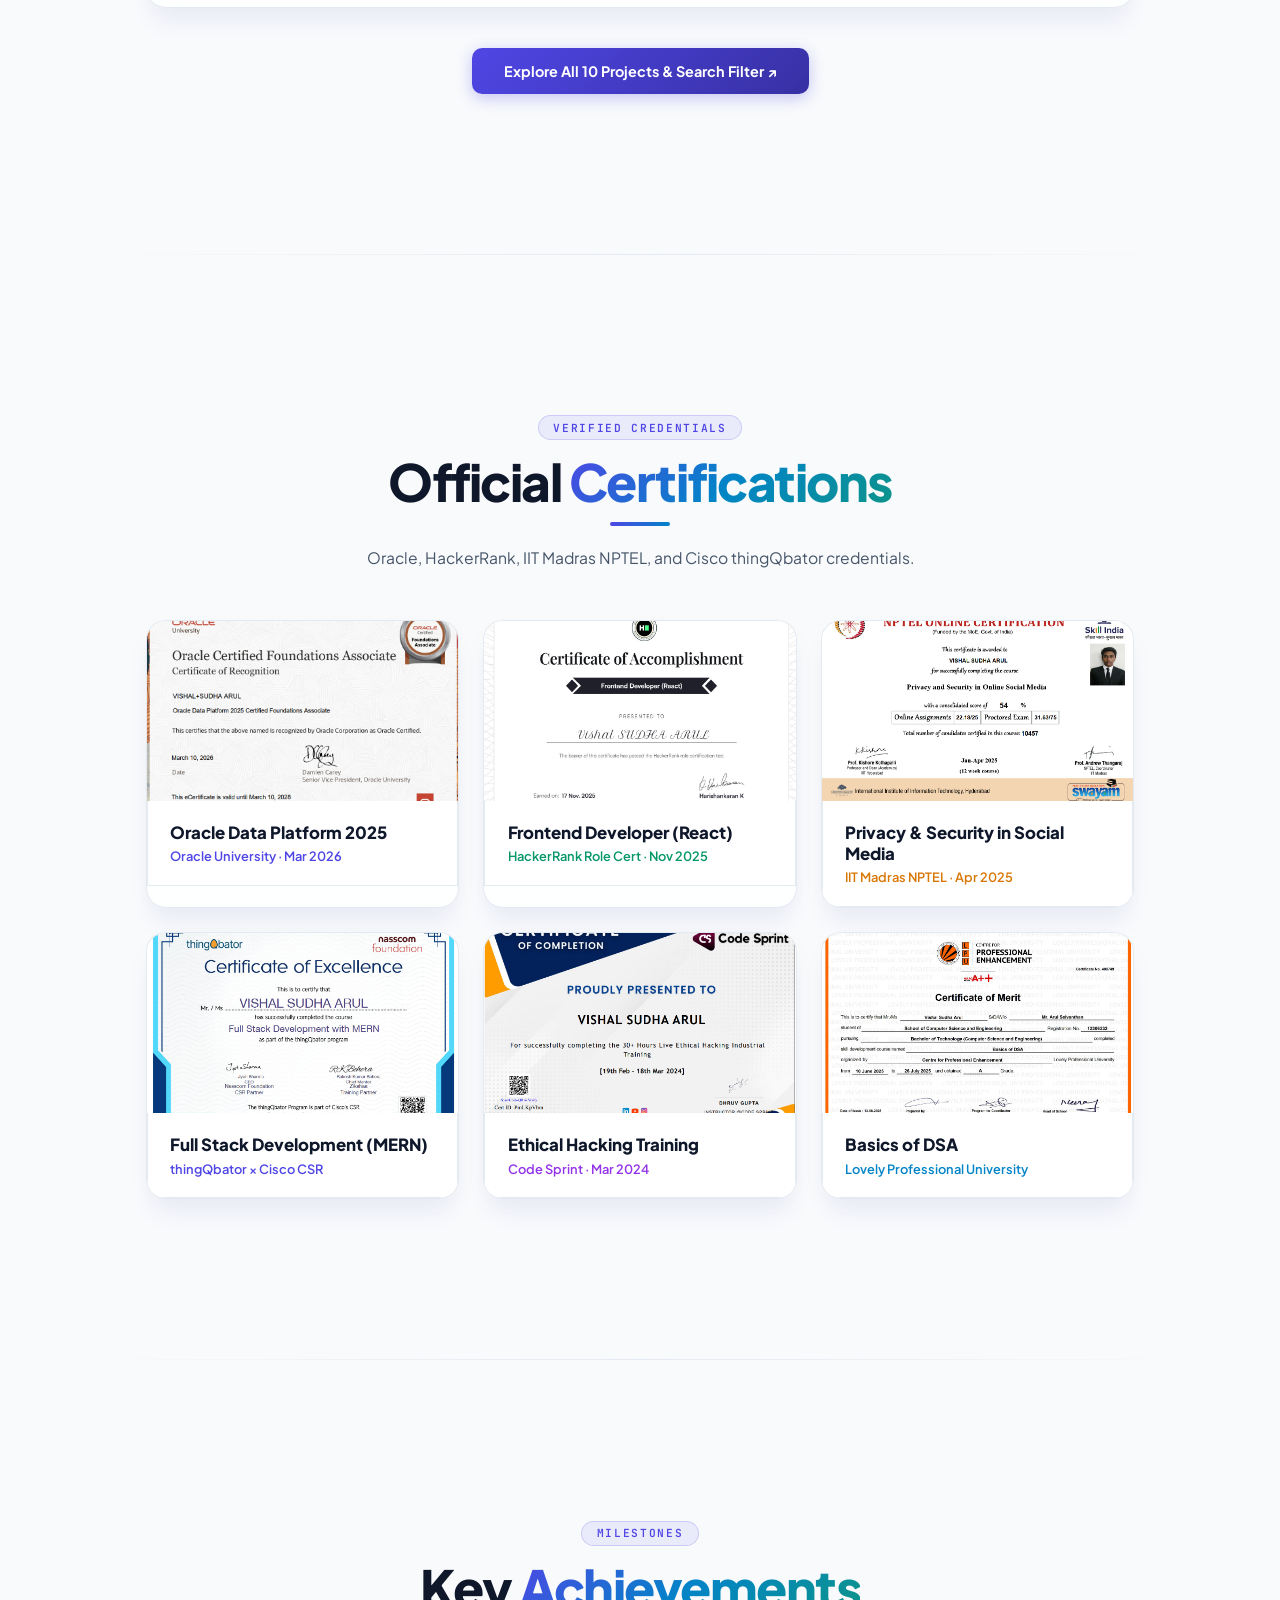
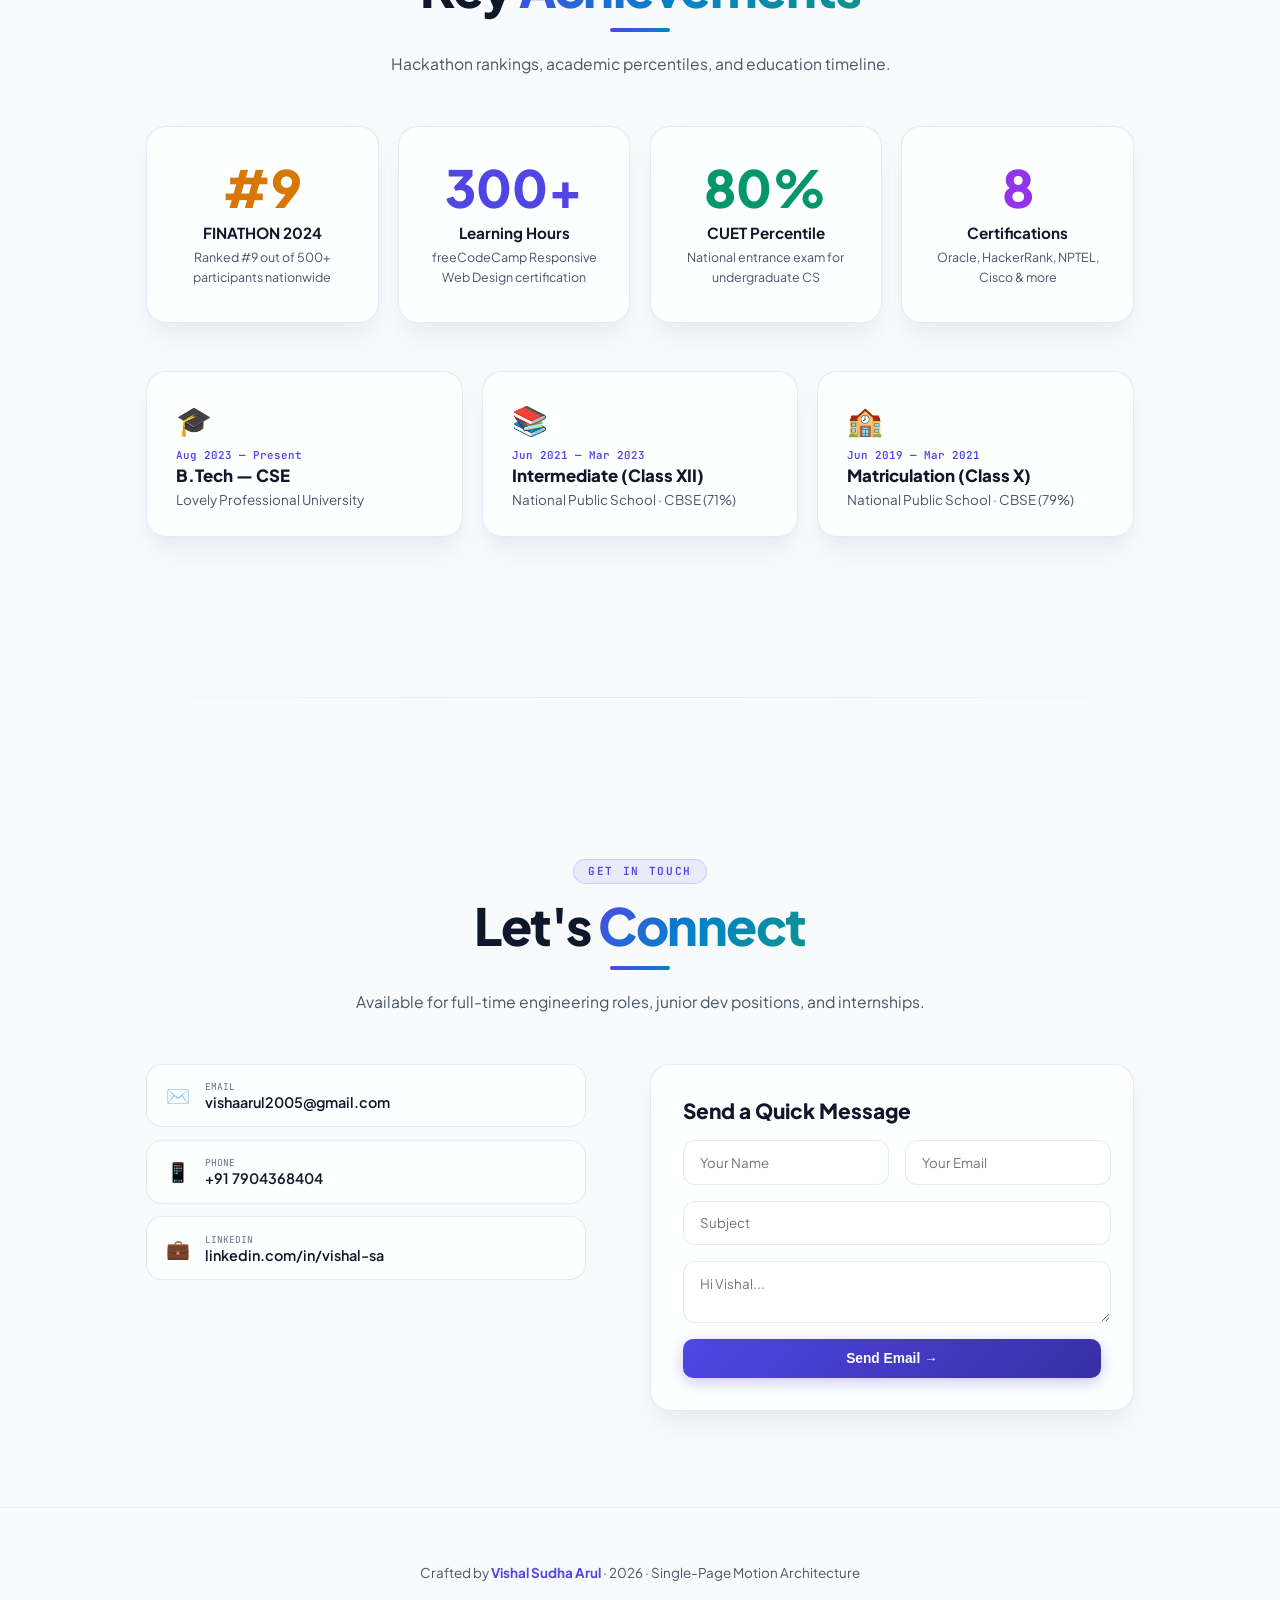
==== commit 783dcc22: "feat: complete developer portfolio with interactive CLI, gesture controls, and project showcase" ====
--- a/index.html
+++ b/index.html
@@ -3,18 +3,46 @@
 <head>
     <meta charset="UTF-8"/>
     <meta name="viewport" content="width=device-width, initial-scale=1.0"/>
-    <title>Vishal Sudha Arul — Portfolio</title>
+    <title>Vishal Sudha Arul — Full Stack Developer & MERN Engineer</title>
+    
+    <!-- SEO & Meta Tags -->
+    <meta name="description" content="Single-page interactive portfolio of Vishal Sudha Arul, Full Stack Developer & MERN Engineer specializing in scalable web apps, React.js, Node.js, and clean software architecture."/>
+    <meta name="keywords" content="Vishal Sudha Arul, Full Stack Developer, MERN Developer, React.js, Node.js, Portfolio, Web Engineer, LPU"/>
+    <meta name="author" content="Vishal Sudha Arul"/>
+    
+    <!-- Open Graph / Social Media -->
+    <meta property="og:type" content="website"/>
+    <meta property="og:url" content="https://vishalsudhaarul.github.io/Vishal-Portfolio/"/>
+    <meta property="og:title" content="Vishal Sudha Arul — Full Stack Developer & MERN Engineer"/>
+    <meta property="og:description" content="Building scalable, production-ready web applications with the MERN stack."/>
+    <meta property="og:image" content="photo.jpg"/>
+
+    <!-- JSON-LD Structured Data -->
+    <script type="application/ld+json">
+    {
+      "@context": "https://schema.org",
+      "@type": "Person",
+      "name": "Vishal Sudha Arul",
+      "jobTitle": "Full Stack Engineer",
+      "url": "https://vishalsudhaarul.github.io/Vishal-Portfolio/",
+      "sameAs": [
+        "https://github.com/VishalSudhaArul",
+        "https://www.linkedin.com/in/vishal-sa"
+      ],
+      "knowsAbout": ["MERN Stack", "React.js", "Node.js", "MongoDB", "Express.js", "Python", "DSA"]
+    }
+    </script>
+
     <link rel="stylesheet" href="style.css"/>
     <style>
-
         /* ── HERO SECTION ── */
         #hero {
-            min-height: 100vh;
-            display   : flex;
+            min-height : 100vh;
+            display    : flex;
             align-items: center;
-            padding   : 0 5rem;
-            position  : relative;
-            z-index   : 1;
+            padding    : 7.5rem 3.5rem 4rem;
+            position   : relative;
+            z-index    : 1;
         }
 
         .hero-inner {
@@ -23,154 +51,128 @@
             width                : 100%;
             display              : grid;
             grid-template-columns: 1fr 340px;
-            gap                  : 5rem;
+            gap                  : 4.5rem;
             align-items          : center;
         }
 
-        /* Pre-title badge */
         .hero-pre {
             display       : inline-flex;
             align-items   : center;
             gap           : 0.6rem;
             font-family   : var(--fm);
-            font-size     : 0.7rem;
-            color         : var(--cyan);
-            letter-spacing: 0.14em;
+            font-size     : 0.72rem;
+            font-weight   : 600;
+            color         : var(--indigo);
+            letter-spacing: 0.12em;
             text-transform: uppercase;
-            margin-bottom : 1.8rem;
+            margin-bottom : 1.6rem;
             opacity       : 0;
             animation     : fadeUp 0.8s 0.2s forwards;
-        }
-
-        /* Main name */
+            background    : var(--indigo-soft);
+            border        : 1px solid rgba(79, 70, 229, 0.2);
+            padding       : 0.38rem 0.95rem;
+            border-radius : 99px;
+        }
+
         .hero-name {
             font-family   : var(--fd);
-            font-weight   : 700;
-            font-size     : clamp(3rem, 6vw, 5.4rem);
-            line-height   : 0.95;
-            letter-spacing: -3px;
-            color         : #fff;
+            font-weight   : 800;
+            font-size     : clamp(2.8rem, 5.5vw, 5rem);
+            line-height   : 0.98;
+            letter-spacing: -2.5px;
+            color         : var(--text);
             opacity       : 0;
             animation     : fadeUp 0.9s 0.35s forwards;
         }
 
         .hero-name .gradient-line {
             display                : block;
-            background             : linear-gradient(135deg, var(--blue) 0%, var(--cyan) 50%, var(--teal) 100%);
+            background             : linear-gradient(135deg, var(--indigo) 0%, var(--cyan) 50%, var(--teal) 100%);
             -webkit-background-clip: text;
             -webkit-text-fill-color: transparent;
         }
 
-        /* Typewriter role */
         .hero-role {
             font-family  : var(--fm);
-            font-size    : 0.9rem;
-            color        : var(--muted);
+            font-size    : 0.92rem;
+            color        : var(--text-muted);
             margin-top   : 1rem;
             margin-bottom: 1.4rem;
             opacity      : 0;
             animation    : fadeUp 0.9s 0.5s forwards;
             min-height   : 1.5rem;
-        }
-
-        .hero-role .typed-text   { color: var(--cyan); }
-        .hero-role .cursor-blink { animation: cursorBlink 0.8s infinite; color: var(--blue); }
+            font-weight  : 500;
+        }
+
+        .hero-role .typed-text   { color: var(--indigo); font-weight: 600; }
+        .hero-role .cursor-blink { animation: cursorBlink 0.8s infinite; color: var(--cyan); }
 
         @keyframes cursorBlink {
             0%, 100% { opacity: 1; }
             50%      { opacity: 0; }
         }
 
-        /* Description */
         .hero-desc {
-            font-size    : 0.98rem;
-            color        : var(--muted);
-            line-height  : 1.82;
-            max-width    : 480px;
-            margin-bottom: 2.3rem;
-            font-weight  : 300;
+            font-size    : 1rem;
+            color        : var(--text-muted);
+            line-height  : 1.8;
+            max-width    : 520px;
+            margin-bottom: 2.2rem;
+            font-weight  : 400;
             opacity      : 0;
             animation    : fadeUp 0.9s 0.65s forwards;
         }
 
-        /* CTA Buttons row */
         .hero-btns {
             display  : flex;
-            gap      : 0.9rem;
+            gap      : 0.8rem;
             flex-wrap: wrap;
             opacity  : 0;
             animation: fadeUp 0.9s 0.8s forwards;
         }
 
-        /* Tech chips */
         .hero-chips {
-            display  : flex;
-            gap      : 0.6rem;
-            flex-wrap: wrap;
+            display   : flex;
+            gap       : 0.5rem;
+            flex-wrap : wrap;
             margin-top: 1.8rem;
-            opacity  : 0;
-            animation: fadeUp 0.9s 0.95s forwards;
+            opacity   : 0;
+            animation : fadeUp 0.9s 0.95s forwards;
         }
 
         .chip {
             display       : inline-flex;
             align-items   : center;
-            gap           : 0.38rem;
-            padding       : 0.26rem 0.8rem;
+            gap           : 0.4rem;
+            padding       : 0.3rem 0.85rem;
             border-radius : 999px;
-            border        : 1px solid rgba(255, 255, 255, 0.07);
-            background    : rgba(255, 255, 255, 0.03);
-            font-size     : 0.7rem;
+            border        : 1px solid var(--card-b);
+            background    : var(--card);
+            font-size     : 0.73rem;
             font-family   : var(--fm);
-            color         : var(--muted);
-            letter-spacing: 0.04em;
-        }
-
-        .chip-dot {
-            width        : 5px;
-            height       : 5px;
-            border-radius: 50%;
-        }
-
-        /* Stats row */
+            font-weight   : 500;
+            color         : var(--text-muted);
+        }
+
+        .chip-dot { width: 6px; height: 6px; border-radius: 50%; }
+
         .hero-stats {
-            display  : flex;
-            gap      : 2.2rem;
-            margin-top: 1.8rem;
-            opacity  : 0;
-            animation: fadeUp 0.9s 1.1s forwards;
-        }
-
-        .stat-num {
-            font-family: var(--fd);
-            font-size  : 1.8rem;
-            font-weight: 700;
-            color      : #fff;
-            line-height: 1;
-        }
-
-        .stat-label {
-            font-family   : var(--fm);
-            font-size     : 0.6rem;
-            color         : var(--muted);
-            letter-spacing: 0.1em;
-            margin-top    : 0.18rem;
-            text-transform: uppercase;
-        }
-
-        /* Entry animation */
+            display   : flex;
+            gap       : 2.2rem;
+            margin-top: 2rem;
+            opacity   : 0;
+            animation : fadeUp 0.9s 1.1s forwards;
+        }
+
+        .stat-num { font-family: var(--fd); font-size: 1.9rem; font-weight: 800; color: var(--text); line-height: 1; }
+        .stat-label { font-family: var(--fm); font-size: 0.63rem; font-weight: 600; color: var(--muted); letter-spacing: 0.1em; margin-top: 0.2rem; text-transform: uppercase; }
+
         @keyframes fadeUp {
-            from { opacity: 0; transform: translateY(28px); }
+            from { opacity: 0; transform: translateY(24px); }
             to   { opacity: 1; transform: none; }
         }
 
-
-        /* ── PHOTO AREA ── */
-        .hero-photo {
-            position : relative;
-            opacity  : 0;
-            animation: fadeScale 0.9s 0.4s forwards;
-        }
+        .hero-photo { position: relative; opacity: 0; animation: fadeScale 0.9s 0.4s forwards; }
 
         @keyframes fadeScale {
             from { opacity: 0; transform: scale(0.92); }
@@ -179,16 +181,17 @@
 
         .photo-frame {
             border-radius: 50%;
-            background   : linear-gradient(135deg, rgba(79,142,247,0.22), rgba(56,189,248,0.12));
-            padding      : 3px;
+            background   : linear-gradient(135deg, rgba(79,70,229,0.3), rgba(6,182,212,0.25));
+            padding      : 5px;
             width        : 300px;
             height       : 300px;
+            box-shadow   : 0 20px 50px rgba(79,70,229,0.15);
         }
 
         .photo-inner {
             border-radius  : 50%;
             overflow       : hidden;
-            background     : linear-gradient(180deg, #111827, #0d1530);
+            background     : var(--card);
             width          : 100%;
             height         : 100%;
             display        : flex;
@@ -196,169 +199,131 @@
             justify-content: center;
         }
 
-        .photo-inner img {
-            width         : 100%;
-            height        : 100%;
-            object-fit    : cover;
-            object-position: top center;
-        }
-
-        .photo-placeholder {
-            width          : 100%;
-            height         : 100%;
-            min-height     : 294px;
-            display        : flex;
-            flex-direction : column;
-            align-items    : center;
-            justify-content: center;
-            gap            : 1.1rem;
-            padding        : 2rem;
-            text-align     : center;
-        }
-
-        .photo-avatar {
-            width          : 72px;
-            height         : 72px;
-            border-radius  : 50%;
-            background     : linear-gradient(135deg, var(--blue), var(--cyan));
-            display        : flex;
-            align-items    : center;
-            justify-content: center;
-            font-family    : var(--fd);
-            font-weight    : 700;
-            font-size      : 2rem;
-            color          : #fff;
-        }
-
-        .photo-placeholder p {
-            font-size  : 0.73rem;
-            color      : var(--muted);
-            line-height: 1.6;
-        }
-
-        /* Status badge under photo */
+        .photo-inner img { width: 100%; height: 100%; object-fit: cover; object-position: top center; }
+
         .photo-badge {
             position       : absolute;
             bottom         : -14px;
             left           : 50%;
             transform      : translateX(-50%);
-            background     : rgba(6, 8, 16, 0.9);
-            border         : 1px solid rgba(255, 255, 255, 0.1);
-            backdrop-filter: blur(12px);
-            border-radius  : 12px;
-            padding        : 0.5rem 1rem;
+            background     : var(--card);
+            border         : 1px solid var(--card-b);
+            backdrop-filter: blur(16px);
+            border-radius  : 99px;
+            padding        : 0.5rem 1.1rem;
             display        : flex;
             align-items    : center;
             gap            : 0.7rem;
             white-space    : nowrap;
-        }
-
-        .badge-dot  { width: 7px; height: 7px; border-radius: 50%; background: var(--green); animation: pulse-anim 2s infinite; }
-        .badge-text { font-family: var(--fm); font-size: 0.66rem; color: var(--text); letter-spacing: 0.06em; }
-
-        /* Decorative spinning ring */
-        .photo-deco {
-            position     : absolute;
-            top          : -16px;
-            right        : -16px;
-            width        : 100px;
-            height       : 100px;
-            border-radius: 50%;
-            border       : 1px dashed rgba(79, 142, 247, 0.3);
-            animation    : spin 20s linear infinite;
-        }
-
-        .photo-deco::after {
-            content      : '';
-            position     : absolute;
-            top          : 10px;
-            left         : 50%;
-            width        : 5px;
-            height       : 5px;
-            background   : var(--blue);
-            border-radius: 50%;
-            transform    : translate(-50%, -50%);
-        }
-
-        @keyframes spin { to { transform: rotate(360deg); } }
-
-
-        /* ── QUICK NAV CARDS (below hero) ── */
-        .quick-nav {
-            display              : grid;
-            grid-template-columns: repeat(3, 1fr);
-            gap                  : 1.1rem;
-            margin-top           : 2rem;
-        }
-
-        .qcard {
-            padding        : 1.6rem;
-            text-decoration: none;
-            display        : block;
-        }
-
-        .qcard-icon  { font-size: 1.6rem; margin-bottom: 0.8rem; }
-        .qcard-title { font-family: var(--fd); font-size: 1rem; font-weight: 600; color: #fff; margin-bottom: 0.3rem; }
-        .qcard-sub   { font-size: 0.78rem; color: var(--muted); line-height: 1.55; }
-        .qcard-arrow { display: inline-block; margin-top: 0.8rem; font-size: 0.75rem; color: var(--blue); font-family: var(--fm); letter-spacing: 0.06em; }
-
-
-        /* ── RESPONSIVE ── */
+            box-shadow     : 0 10px 25px rgba(0,0,0,0.06);
+        }
+
+        .badge-dot  { width: 8px; height: 8px; border-radius: 50%; background: var(--green); animation: pulse-anim 2s infinite; }
+        .badge-text { font-family: var(--fm); font-size: 0.68rem; font-weight: 600; color: var(--text); }
+
+        /* ── SKILLS ── */
+        .skills-grid { display: grid; grid-template-columns: repeat(3, 1fr); gap: 1.2rem; }
+        .skill-block { padding: 1.8rem; }
+        .skill-cat-label { font-family: var(--fm); font-size: 0.68rem; font-weight: 600; color: var(--indigo); text-transform: uppercase; letter-spacing: 0.14em; margin-bottom: 1.1rem; }
+        .skill-pills { display: flex; flex-wrap: wrap; gap: 0.5rem; }
+        .pill { padding: 0.3rem 0.8rem; border-radius: 8px; background: var(--card); border: 1px solid var(--card-b); font-size: 0.8rem; font-weight: 500; color: var(--text-muted); }
+        
+        .bars-grid { display: grid; grid-template-columns: 1fr 1fr; gap: 2rem 4rem; margin-top: 2rem; }
+        .bar-item { margin-bottom: 1.3rem; }
+        .bar-top { display: flex; justify-content: space-between; margin-bottom: 0.5rem; }
+        .bar-name { font-size: 0.9rem; font-weight: 600; color: var(--text); }
+        .bar-pct { font-family: var(--fm); font-size: 0.75rem; color: var(--indigo); font-weight: 600; }
+        .bar-track { height: 6px; background: var(--card-b); border-radius: 99px; overflow: hidden; }
+        .bar-fill { height: 100%; border-radius: 99px; background: linear-gradient(90deg, var(--indigo), var(--cyan)); transform: scaleX(0); transform-origin: left; transition: transform 1.2s cubic-bezier(0.25, 0.8, 0.25, 1); }
+        .bar-fill.in { transform: scaleX(1); }
+
+        /* ── PROJECTS ── */
+        .filter-bar { display: flex; justify-content: center; gap: 0.6rem; flex-wrap: wrap; margin-bottom: 2.5rem; }
+        .filter-btn { background: var(--card); border: 1px solid var(--card-b); color: var(--text-muted); font-family: var(--fm); font-size: 0.76rem; padding: 0.45rem 1.1rem; border-radius: 99px; cursor: pointer; transition: all 0.25s; }
+        .filter-btn.active, .filter-btn:hover { background: var(--indigo-soft); border-color: rgba(79, 70, 229, 0.4); color: var(--indigo); }
+        .proj-list { display: flex; flex-direction: column; gap: 1.6rem; }
+        .proj-card { padding: 2.2rem 2.5rem; display: grid; grid-template-columns: 1fr auto; gap: 2rem; align-items: start; }
+        .proj-title { font-family: var(--fd); font-size: 1.4rem; font-weight: 800; color: var(--text); margin-bottom: 0.65rem; }
+        .proj-desc { font-size: 0.92rem; color: var(--text-muted); line-height: 1.8; margin-bottom: 1.2rem; }
+        .proj-stack { display: flex; flex-wrap: wrap; gap: 0.4rem; margin-bottom: 1.4rem; }
+        .stk { font-size: 0.72rem; font-family: var(--fm); padding: 0.2rem 0.6rem; border-radius: 6px; background: var(--indigo-soft); border: 1px solid rgba(79,70,229,.18); color: var(--indigo); }
+        .proj-bg-num { font-family: var(--fd); font-size: 5rem; font-weight: 800; color: rgba(79, 70, 229, 0.08); line-height: 1; }
+
+        /* ── CERTIFICATIONS ── */
+        .cert-grid { display: grid; grid-template-columns: repeat(3, 1fr); gap: 1.5rem; }
+        .cert-card { border-radius: 20px; overflow: hidden; cursor: pointer; transition: all 0.35s ease; position: relative; }
+        .cert-img-wrap { width: 100%; height: 180px; overflow: hidden; background: var(--bg2); position: relative; }
+        .cert-img-wrap img { width: 100%; height: 100%; object-fit: cover; transition: transform 0.4s; }
+        .cert-card:hover .cert-img-wrap img { transform: scale(1.04); }
+        .cert-body { padding: 1.3rem 1.4rem; background: var(--card); border: 1px solid var(--card-b); border-top: none; }
+        .cert-title { font-family: var(--fd); font-size: 1.05rem; font-weight: 800; color: var(--text); margin-bottom: 0.35rem; }
+
+        /* ── ACHIEVEMENTS & STATS ── */
+        .stats-grid { display: grid; grid-template-columns: repeat(4, 1fr); gap: 1.2rem; margin-bottom: 3rem; }
+        .stat-card { padding: 2.2rem 1.6rem; text-align: center; }
+        .stat-big { font-family: var(--fd); font-size: 3.2rem; font-weight: 800; line-height: 1; margin-bottom: 0.6rem; }
+        .stat-title { font-size: 0.95rem; font-weight: 700; color: var(--text); margin-bottom: 0.4rem; }
+        .stat-note { font-size: 0.78rem; color: var(--text-muted); line-height: 1.55; }
+        .edu-grid { display: grid; grid-template-columns: repeat(3, 1fr); gap: 1.2rem; margin-top: 1.5rem; }
+        .edu-card { padding: 1.8rem; }
+
+        /* ── CONTACT ── */
+        .contact-layout { display: grid; grid-template-columns: 1fr 1.1fr; gap: 4rem; align-items: start; }
+        .contact-link { display: flex; align-items: center; justify-content: space-between; padding: 0.95rem 1.2rem; border-radius: 16px; border: 1px solid var(--card-b); background: var(--card); text-decoration: none; margin-bottom: 0.8rem; }
+        .form-grid { display: grid; grid-template-columns: 1fr 1fr; gap: 1rem; }
+        .form-group { display: flex; flex-direction: column; gap: 0.4rem; }
+        .form-group.full-row { grid-column: 1 / -1; }
+        input, textarea { background: var(--card); border: 1px solid var(--card-b); border-radius: 12px; padding: 0.8rem 1rem; color: var(--text); font-family: var(--fb); outline: none; }
+
         @media (max-width: 900px) {
-            #hero           { padding: 0 2rem; }
-            .hero-inner     { grid-template-columns: 1fr; gap: 3rem; padding-top: 5rem; }
-            .hero-photo     { margin: 0 auto; }
-            .photo-frame    { width: 220px; height: 220px; }
-            .quick-nav      { grid-template-columns: 1fr 1fr; }
-        }
-
+            #hero { padding: 6rem 2rem 3rem; }
+            .hero-inner { grid-template-columns: 1fr; gap: 3rem; }
+            .skills-grid, .cert-grid, .edu-grid { grid-template-columns: 1fr 1fr; }
+            .stats-grid { grid-template-columns: 1fr 1fr; }
+            .contact-layout { grid-template-columns: 1fr; }
+        }
         @media (max-width: 600px) {
-            .quick-nav { grid-template-columns: 1fr; }
-        }
-
+            .skills-grid, .cert-grid, .edu-grid, .bars-grid, .form-grid { grid-template-columns: 1fr; }
+            .proj-card { grid-template-columns: 1fr; }
+            .proj-bg-num { display: none; }
+        }
     </style>
 </head>
 <body>
 
-    <!-- Cursor elements -->
     <div id="cur"></div>
     <div id="curt"></div>
-
-    <!-- Background canvas grid -->
     <canvas id="bgc"></canvas>
 
-    <!-- Animated background orbs -->
     <div class="orb o1"></div>
     <div class="orb o2"></div>
     <div class="orb o3"></div>
 
-    <!-- ═══════════════════════════
-         NAVIGATION
-    ═══════════════════════════ -->
+    <!-- NAVIGATION -->
     <nav id="nb">
-        <a href="index.html" class="nlogo">VSA</a>
+        <a href="#hero" class="nlogo">
+            VSA <span class="nlogo-badge">DEV</span>
+        </a>
         <div class="nlinks">
-            <a href="index.html"          class="active">Home</a>
-            <a href="skills.html">Skills</a>
-            <a href="projects.html">Projects</a>
-            <a href="certifications.html">Certifications</a>
-            <a href="achievements.html">Achievements</a>
-            <a href="contact.html">Contact</a>
+            <a href="#hero" class="active">Home</a>
+            <a href="#motion-gallery">Showcase</a>
+            <a href="#skills">Skills</a>
+            <a href="#projects">Projects</a>
+            <a href="#certifications">Certifications</a>
+            <a href="#achievements">Achievements</a>
+            <a href="#contact">Contact</a>
             <a href="VISHAL_FINAL_CV1.pdf" target="_blank" class="cv-nav-btn">📄 Resume</a>
         </div>
     </nav>
 
-    <!-- ═══════════════════════════
-         HERO SECTION
-    ═══════════════════════════ -->
+    <!-- SECTION 1: HERO -->
     <section id="hero">
         <div class="hero-inner">
 
-            <!-- Left — text content -->
             <div>
                 <div class="hero-pre">
                     <span class="pulse" style="background: var(--green);"></span>
-                    Available for opportunities
+                    Available for full-time roles &amp; engineering opportunities
                 </div>
 
                 <h1 class="hero-name">
@@ -371,29 +336,25 @@
                 </p>
 
                 <p class="hero-desc">
-                    Building scalable, production-ready web applications with the MERN stack.
-                    Passionate about clean architecture, intuitive interfaces, and shipping
-                    products that matter.
+                    Building scalable, high-performance web applications with the MERN stack.
+                    Passionate about clean architecture, full-stack APIs, AI integrations, and shipping products that deliver real impact.
                 </p>
 
-                <!-- CTA Buttons -->
                 <div class="hero-btns">
-                    <a href="projects.html"                        class="bg">View Projects</a>
-                    <a href="contact.html"                         class="bgh">Let's Talk →</a>
+                    <a href="#projects"                            class="bg">View Projects 🚀</a>
+                    <a href="#contact"                             class="bgh">Let's Talk →</a>
                     <a href="VISHAL_FINAL_CV1.pdf" target="_blank" class="bgh">📄 View CV</a>
                     <a href="https://github.com/VishalSudhaArul" target="_blank" class="bgh">GitHub ↗</a>
                 </div>
 
-                <!-- Tech stack chips -->
                 <div class="hero-chips">
-                    <span class="chip"><span class="chip-dot" style="background: var(--blue);"></span>React.js</span>
+                    <span class="chip"><span class="chip-dot" style="background: var(--indigo);"></span>React.js</span>
                     <span class="chip"><span class="chip-dot" style="background: var(--green);"></span>Node.js</span>
                     <span class="chip"><span class="chip-dot" style="background: var(--cyan);"></span>MongoDB</span>
                     <span class="chip"><span class="chip-dot" style="background: var(--gold);"></span>Express.js</span>
                     <span class="chip"><span class="chip-dot" style="background: var(--purple);"></span>Python / ML</span>
                 </div>
 
-                <!-- Quick stats -->
                 <div class="hero-stats">
                     <div><div class="stat-num">5+</div><div class="stat-label">Projects</div></div>
                     <div><div class="stat-num">8</div><div class="stat-label">Certifications</div></div>
@@ -402,19 +363,16 @@
                 </div>
             </div>
 
-            <!-- Right — profile photo -->
             <div class="hero-photo">
-                <div class="photo-deco"></div>
                 <div class="photo-frame">
                     <div class="photo-inner" id="photoWrap">
-                        <!-- Auto-replaced by JS if photo.jpg exists -->
                         <div class="photo-placeholder">
                             <div class="photo-avatar">V</div>
                             <div>
-                                <p style="font-family: var(--fd); font-weight: 700; color: #fff; font-size: 0.95rem; margin-bottom: 0.4rem;">
+                                <p style="font-family: var(--fd); font-weight: 700; color: var(--text); font-size: 0.95rem; margin-bottom: 0.2rem;">
                                     Vishal Sudha Arul
                                 </p>
-                                <p>Place <code style="color: var(--cyan); font-family: var(--fm);">photo.jpg</code> in this folder</p>
+                                <p style="font-size: 0.75rem; color: var(--text-muted);">Full Stack Engineer</p>
                             </div>
                         </div>
                     </div>
@@ -428,114 +386,594 @@
         </div>
     </section>
 
-    <!-- ═══════════════════════════
-         QUICK NAV CARDS
-    ═══════════════════════════ -->
-    <div class="wrap">
-        <div class="div" style="margin-bottom: 3rem;"></div>
-
-        <div class="quick-nav">
-            <a href="skills.html"          class="g qcard rv">
-                <div class="qcard-icon">⚡</div>
-                <div class="qcard-title">Skills</div>
-                <div class="qcard-sub">MERN Stack, Python, DSA, REST APIs and more</div>
-                <div class="qcard-arrow">View Skills →</div>
+    <!-- SECTION 1.5: LIVE METRICS & REAL-TIME STATUS -->
+    <section id="live-metrics" class="wrap rv" style="padding-top: 1rem; padding-bottom: 2rem;">
+        <div class="metrics-grid">
+            <div class="g metric-card">
+                <div class="metric-icon">🟢</div>
+                <div class="metric-info">
+                    <div class="metric-val" style="color: var(--green);">Available for Work</div>
+                    <div class="metric-lbl">Full-Time / Remote Roles</div>
+                </div>
+            </div>
+            <div class="g metric-card">
+                <div class="metric-icon">🕒</div>
+                <div class="metric-info">
+                    <div class="metric-val" id="istClock">--:--:-- IST</div>
+                    <div class="metric-lbl">Local Time (India Standard)</div>
+                </div>
+            </div>
+            <div class="g metric-card">
+                <div class="metric-icon">🎧</div>
+                <div class="metric-info">
+                    <div class="metric-val">Full-Stack MERN</div>
+                    <div class="metric-lbl">Current Focus &amp; Architecture</div>
+                </div>
+            </div>
+            <div class="g metric-card">
+                <div class="metric-icon">⚡</div>
+                <div class="metric-info">
+                    <div class="metric-val">10 Live Projects</div>
+                    <div class="metric-lbl">Vercel &amp; GitHub Uptime</div>
+                </div>
+            </div>
+        </div>
+    </section>
+
+    <div class="div"></div>
+
+    <!-- SECTION 2: 3D ROTATING PERSPECTIVE MOTION PICTURE SHOWCASE -->
+    <section id="motion-gallery" class="rv">
+        <div class="section-title-wrap">
+            <div class="ey">3D Motion Experience</div>
+            <h2>Rotating <span>Showcase</span></h2>
+            <div class="underline-bar"></div>
+            <p>Scroll down or drag with your mouse/touch to spin the 3D rotating card orbit in real-time space!</p>
+        </div>
+
+        <div class="rot-gallery-container" id="rotContainer">
+            <div class="rot-ring" id="rotRing">
+                <!-- Card 1 -->
+                <div class="rot-card">
+                    <img src="photo.jpg" class="rot-card-img" alt="Vishal Sudha Arul"/>
+                    <div class="rot-card-body">
+                        <div class="rot-card-tag">Full Stack Developer</div>
+                        <div class="rot-card-title">Vishal Sudha Arul</div>
+                        <div class="rot-card-sub">B.Tech Computer Science &amp; Engineering student shipping production MERN apps.</div>
+                    </div>
+                </div>
+                <!-- Card 2 -->
+                <div class="rot-card">
+                    <img src="cert-oracle.jpg" class="rot-card-img" alt="Oracle Cert"/>
+                    <div class="rot-card-body">
+                        <div class="rot-card-tag">Oracle University</div>
+                        <div class="rot-card-title">Data Platform Associate</div>
+                        <div class="rot-card-sub">Oracle Cloud Data Platform 2025 Associate Credential.</div>
+                    </div>
+                </div>
+                <!-- Card 3 -->
+                <div class="rot-card">
+                    <img src="cert-hackerrank.jpg" class="rot-card-img" alt="HackerRank Cert"/>
+                    <div class="rot-card-body">
+                        <div class="rot-card-tag">HackerRank Role Cert</div>
+                        <div class="rot-card-title">Frontend Developer (React)</div>
+                        <div class="rot-card-sub">Passed official HackerRank React frontend development test.</div>
+                    </div>
+                </div>
+                <!-- Card 4 -->
+                <div class="rot-card">
+                    <img src="cert-nptel.jpg" class="rot-card-img" alt="IIT Madras Cert"/>
+                    <div class="rot-card-body">
+                        <div class="rot-card-tag">IIT Madras · NPTEL</div>
+                        <div class="rot-card-title">Privacy &amp; Security</div>
+                        <div class="rot-card-sub">12-week proctored cybersecurity course.</div>
+                    </div>
+                </div>
+                <!-- Card 5 -->
+                <div class="rot-card">
+                    <img src="cert-nasscom.jpg" class="rot-card-img" alt="Nasscom Cert"/>
+                    <div class="rot-card-body">
+                        <div class="rot-card-tag">thingQbator × Cisco</div>
+                        <div class="rot-card-title">Full Stack MERN</div>
+                        <div class="rot-card-sub">Certificate of Excellence for MERN web development.</div>
+                    </div>
+                </div>
+                <!-- Card 6 -->
+                <div class="rot-card">
+                    <img src="cert-codesprint.jpg" class="rot-card-img" alt="Code Sprint Cert"/>
+                    <div class="rot-card-body">
+                        <div class="rot-card-tag">Code Sprint</div>
+                        <div class="rot-card-title">Ethical Hacking</div>
+                        <div class="rot-card-sub">30+ hours live industrial training in vulnerability testing.</div>
+                    </div>
+                </div>
+            </div>
+        </div>
+
+        <div class="rot-controls">
+            <button class="rot-ctrl-btn active" onclick="setGalleryViewMode('3d', this)">🔄 3D Orbit Cylinder</button>
+            <button class="rot-ctrl-btn" onclick="rotate3DGallery(-45)">◀ Rotate Left</button>
+            <button class="rot-ctrl-btn" onclick="rotate3DGallery(45)">Rotate Right ▶</button>
+        </div>
+    </section>
+
+    <div class="div"></div>
+
+    <!-- SECTION 3: SKILLS -->
+    <section id="skills" class="wrap rv">
+        <div class="section-title-wrap">
+            <div class="ey">Technical Stack</div>
+            <h2>Skills &amp; <span>Technologies</span></h2>
+            <div class="underline-bar"></div>
+            <p>Full stack MERN toolkit, algorithms, databases, and DevOps tools.</p>
+        </div>
+
+        <div class="skills-grid">
+            <div class="g skill-block">
+                <div class="skill-cat-label">Languages</div>
+                <div class="skill-pills">
+                    <span class="pill">JavaScript</span><span class="pill">C++</span><span class="pill">PHP</span><span class="pill">Python</span><span class="pill">HTML5</span><span class="pill">CSS3</span>
+                </div>
+            </div>
+            <div class="g skill-block">
+                <div class="skill-cat-label">Frontend</div>
+                <div class="skill-pills">
+                    <span class="pill">React.js</span><span class="pill">Tailwind CSS</span><span class="pill">Chart.js</span><span class="pill">Responsive UI</span>
+                </div>
+            </div>
+            <div class="g skill-block">
+                <div class="skill-cat-label">Backend</div>
+                <div class="skill-pills">
+                    <span class="pill">Node.js</span><span class="pill">Express.js</span><span class="pill">REST APIs</span><span class="pill">JWT Auth</span>
+                </div>
+            </div>
+            <div class="g skill-block">
+                <div class="skill-cat-label">Databases</div>
+                <div class="skill-pills">
+                    <span class="pill">MongoDB</span><span class="pill">MySQL</span><span class="pill">Mongoose</span>
+                </div>
+            </div>
+            <div class="g skill-block">
+                <div class="skill-cat-label">DevOps &amp; Cloud</div>
+                <div class="skill-pills">
+                    <span class="pill">Git</span><span class="pill">GitHub</span><span class="pill">Vercel</span><span class="pill">Oracle Cloud</span>
+                </div>
+            </div>
+            <div class="g skill-block">
+                <div class="skill-cat-label">ML &amp; Security</div>
+                <div class="skill-pills">
+                    <span class="pill">Python (NLP)</span><span class="pill">Scikit-learn</span><span class="pill">Ethical Hacking</span><span class="pill">DSA</span>
+                </div>
+            </div>
+        </div>
+
+        <!-- Proficiency Bars -->
+        <div class="bars-grid">
+            <div>
+                <div class="bar-item">
+                    <div class="bar-top"><span class="bar-name">React.js</span><span class="bar-pct">85%</span></div>
+                    <div class="bar-track"><div class="bar-fill" data-w="0.85"></div></div>
+                </div>
+                <div class="bar-item">
+                    <div class="bar-top"><span class="bar-name">JavaScript (ES6+)</span><span class="bar-pct">82%</span></div>
+                    <div class="bar-track"><div class="bar-fill" data-w="0.82"></div></div>
+                </div>
+                <div class="bar-item">
+                    <div class="bar-top"><span class="bar-name">Node.js / Express</span><span class="bar-pct">78%</span></div>
+                    <div class="bar-track"><div class="bar-fill" data-w="0.78"></div></div>
+                </div>
+            </div>
+            <div>
+                <div class="bar-item">
+                    <div class="bar-top"><span class="bar-name">MongoDB</span><span class="bar-pct">75%</span></div>
+                    <div class="bar-track"><div class="bar-fill" data-w="0.75"></div></div>
+                </div>
+                <div class="bar-item">
+                    <div class="bar-top"><span class="bar-name">HTML / CSS / Tailwind</span><span class="bar-pct">90%</span></div>
+                    <div class="bar-track"><div class="bar-fill" data-w="0.90"></div></div>
+                </div>
+                <div class="bar-item">
+                    <div class="bar-top"><span class="bar-name">C++ &amp; DSA</span><span class="bar-pct">72%</span></div>
+                    <div class="bar-track"><div class="bar-fill" data-w="0.72"></div></div>
+                </div>
+            </div>
+        </div>
+
+        <!-- INTERACTIVE CODE STUDIO -->
+        <div style="margin-top: 3.5rem;">
+            <div class="code-studio-card">
+                <div class="studio-header">
+                    <div class="studio-tabs">
+                        <button class="studio-tab active" onclick="switchStudioTab('mern', this)">⚛️ MERN Architecture</button>
+                        <button class="studio-tab" onclick="switchStudioTab('ml', this)">🤖 AI Fake News ML</button>
+                        <button class="studio-tab" onclick="switchStudioTab('auth', this)">🔒 JWT Auth Controller</button>
+                    </div>
+                    <div class="studio-actions">
+                        <button class="studio-action-btn run-btn" onclick="runStudioCode()">▶ Run Snippet</button>
+                        <button class="studio-action-btn" onclick="copyStudioCode()">📋 Copy</button>
+                    </div>
+                </div>
+                <div class="studio-body">
+                    <pre id="studioCodeArea">// Select a snippet above to view live code</pre>
+                </div>
+                <div class="studio-console" id="studioConsole">
+                    Console output ready. Click 'Run Snippet' to test execution.
+                </div>
+            </div>
+        </div>
+
+        <!-- HIRING SPEC & RESUME CUSTOMIZER -->
+        <div style="margin-top: 3.5rem;">
+            <div class="section-title-wrap" style="text-align: left; margin-bottom: 1.5rem;">
+                <div class="ey">Recruiter Portal</div>
+                <h3>Tailor Portfolio for <span>Your Role</span></h3>
+            </div>
+            <div class="g spec-card">
+                <div class="spec-role-selector">
+                    <button class="spec-role-btn active" onclick="selectRoleSpec('fullstack', this)">🚀 Full-Stack MERN Eng</button>
+                    <button class="spec-role-btn" onclick="selectRoleSpec('frontend', this)">🎨 React Frontend Specialist</button>
+                    <button class="spec-role-btn" onclick="selectRoleSpec('backend', this)">⚙️ Node.js API Engineer</button>
+                    <button class="spec-role-btn" onclick="selectRoleSpec('aiml', this)">🤖 AI / ML Associate</button>
+                </div>
+                <div class="spec-output" id="specOutputArea">
+                    <!-- Dynamic role highlight rendered via JS -->
+                </div>
+            </div>
+        </div>
+    </section>
+
+    <div class="div"></div>
+
+    <!-- SECTION 4: PROJECTS & MERN API SANDBOX -->
+    <section id="projects" class="wrap rv">
+        <div class="section-title-wrap">
+            <div class="ey">Live Applications</div>
+            <h2>Shipped <span>Projects</span></h2>
+            <div class="underline-bar"></div>
+            <p>Production web apps built and hosted on Vercel and GitHub Pages.</p>
+        </div>
+
+        <!-- MERN API SANDBOX -->
+        <div class="g api-sandbox-card" style="padding: 2rem; margin-bottom: 3rem;">
+            <div style="display: flex; justify-content: space-between; align-items: center; margin-bottom: 1rem;">
+                <div style="font-family: var(--fd); font-size: 1.2rem; font-weight: 800; color: var(--text);">⚡ Interactive MERN API Sandbox</div>
+                <span style="font-family: var(--fm); font-size: 0.65rem; color: var(--green); background: rgba(5,150,105,0.1); padding: 0.2rem 0.6rem; border-radius: 6px;">REST HTTP 200 OK</span>
+            </div>
+            <div style="display: flex; gap: 0.5rem; flex-wrap: wrap; margin-bottom: 1rem;">
+                <button class="endpoint-btn active" onclick="runSandboxApi('projects')">GET /api/v1/projects</button>
+                <button class="endpoint-btn" onclick="runSandboxApi('skills')">GET /api/v1/skills</button>
+                <button class="endpoint-btn" onclick="runSandboxApi('ai')">POST /api/v1/ai-news-detector</button>
+            </div>
+            <pre id="sandboxConsole" style="background: #0f172a; color: #38bdf8; font-family: var(--fm); font-size: 0.8rem; padding: 1.2rem; border-radius: 12px; min-height: 130px; line-height: 1.6; overflow-x: auto;"></pre>
+        </div>
+
+        <div class="proj-list">
+            <!-- Project 1 -->
+            <div class="g proj-card">
+                <div>
+                    <div style="display: flex; gap: 0.5rem; align-items: center; margin-bottom: 0.8rem; flex-wrap: wrap;">
+                        <span style="font-family: var(--fm); font-size: 0.65rem; color: var(--muted);">01</span>
+                        <span style="padding: 0.2rem 0.6rem; border-radius: 6px; font-size: 0.65rem; font-family: var(--fm); font-weight: 700; background: rgba(217,119,6,.12); color: var(--gold);">⭐ Featured</span>
+                        <span style="padding: 0.2rem 0.6rem; border-radius: 6px; font-size: 0.65rem; font-family: var(--fm); font-weight: 700; background: var(--indigo-soft); color: var(--indigo);">MERN</span>
+                    </div>
+                    <div class="proj-title">Movie Ticket Booking System</div>
+                    <div class="proj-desc">Scalable full-stack MERN booking platform with secure JWT authentication, role-based admin panel, and showtime management.</div>
+                    <div class="proj-stack">
+                        <span class="stk">MongoDB</span><span class="stk">Express.js</span><span class="stk">React.js</span><span class="stk">Node.js</span><span class="stk">JWT</span>
+                    </div>
+                    <div style="display: flex; gap: 0.6rem;">
+                        <a href="https://movie-booking-system-mern-fawn.vercel.app" target="_blank" class="bg" style="font-size: 0.75rem; padding: 0.4rem 0.9rem;">↗ Live Demo</a>
+                        <a href="https://github.com/VishalSudhaArul/Movie-Booking-System-MERN" target="_blank" class="bgh" style="font-size: 0.75rem; padding: 0.4rem 0.9rem;">Source Code</a>
+                    </div>
+                </div>
+                <div class="proj-bg-num">01</div>
+            </div>
+
+            <!-- Project 2 -->
+            <div class="g proj-card">
+                <div>
+                    <div style="display: flex; gap: 0.5rem; align-items: center; margin-bottom: 0.8rem; flex-wrap: wrap;">
+                        <span style="font-family: var(--fm); font-size: 0.65rem; color: var(--muted);">02</span>
+                        <span style="padding: 0.2rem 0.6rem; border-radius: 6px; font-size: 0.65rem; font-family: var(--fm); font-weight: 700; background: rgba(217,119,6,.12); color: var(--gold);">⭐ Featured</span>
+                        <span style="padding: 0.2rem 0.6rem; border-radius: 6px; font-size: 0.65rem; font-family: var(--fm); font-weight: 700; background: var(--indigo-soft); color: var(--indigo);">MERN / Angular</span>
+                    </div>
+                    <div class="proj-title">WasteZero — Eco Pickup Management</div>
+                    <div class="proj-desc">Environmental sustainability web platform connecting citizens, volunteers, and waste pickup teams with offline fallback mechanisms.</div>
+                    <div class="proj-stack">
+                        <span class="stk">MongoDB</span><span class="stk">Express.js</span><span class="stk">React / Angular</span><span class="stk">Node.js</span><span class="stk">Offline Fallback</span>
+                    </div>
+                    <div style="display: flex; gap: 0.6rem;">
+                        <a href="https://github.com/VishalSudhaArul/WasteZero" target="_blank" class="bgh" style="font-size: 0.75rem; padding: 0.4rem 0.9rem;">Source Code</a>
+                    </div>
+                </div>
+                <div class="proj-bg-num">02</div>
+            </div>
+
+            <!-- Project 3 -->
+            <div class="g proj-card">
+                <div>
+                    <div style="display: flex; gap: 0.5rem; align-items: center; margin-bottom: 0.8rem; flex-wrap: wrap;">
+                        <span style="font-family: var(--fm); font-size: 0.65rem; color: var(--muted);">03</span>
+                        <span style="padding: 0.2rem 0.6rem; border-radius: 6px; font-size: 0.65rem; font-family: var(--fm); font-weight: 700; background: rgba(2,132,199,.12); color: var(--cyan);">🤖 ML / NLP</span>
+                    </div>
+                    <div class="proj-title">AI Fake News Detection System</div>
+                    <div class="proj-desc">ML-powered application using Natural Language Processing and Scikit-learn to classify news reliability in real-time.</div>
+                    <div class="proj-stack">
+                        <span class="stk">Python</span><span class="stk">NLP</span><span class="stk">Scikit-learn</span><span class="stk">Flask</span><span class="stk">React</span>
+                    </div>
+                    <div style="display: flex; gap: 0.6rem;">
+                        <a href="https://fake-news-detection-six-psi.vercel.app" target="_blank" class="bg" style="font-size: 0.75rem; padding: 0.4rem 0.9rem;">↗ Live Demo</a>
+                        <a href="https://github.com/VishalSudhaArul/Fake-News-Detection" target="_blank" class="bgh" style="font-size: 0.75rem; padding: 0.4rem 0.9rem;">Source Code</a>
+                    </div>
+                </div>
+                <div class="proj-bg-num">03</div>
+            </div>
+
+            <!-- Project 4 -->
+            <div class="g proj-card">
+                <div>
+                    <div style="display: flex; gap: 0.5rem; align-items: center; margin-bottom: 0.8rem; flex-wrap: wrap;">
+                        <span style="font-family: var(--fm); font-size: 0.65rem; color: var(--muted);">04</span>
+                        <span style="padding: 0.2rem 0.6rem; border-radius: 6px; font-size: 0.65rem; font-family: var(--fm); font-weight: 700; background: rgba(5,150,105,.12); color: var(--green);">💰 Finance / SaaS</span>
+                    </div>
+                    <div class="proj-title">SpendFlow — Currency &amp; Budget Manager</div>
+                    <div class="proj-desc">Full-stack financial SaaS tracking real-time exchange rates, expense analytics, and paper-traded stock portfolios (TSLA, AAPL).</div>
+                    <div class="proj-stack">
+                        <span class="stk">React.js</span><span class="stk">Node.js</span><span class="stk">Prisma DB</span><span class="stk">Live Exchange APIs</span>
+                    </div>
+                    <div style="display: flex; gap: 0.6rem;">
+                        <a href="https://github.com/VishalSudhaArul/SpendFlow" target="_blank" class="bgh" style="font-size: 0.75rem; padding: 0.4rem 0.9rem;">Source Code</a>
+                    </div>
+                </div>
+                <div class="proj-bg-num">04</div>
+            </div>
+
+            <!-- Project 5 -->
+            <div class="g proj-card">
+                <div>
+                    <div style="display: flex; gap: 0.5rem; align-items: center; margin-bottom: 0.8rem; flex-wrap: wrap;">
+                        <span style="font-family: var(--fm); font-size: 0.65rem; color: var(--muted);">05</span>
+                        <span style="padding: 0.2rem 0.6rem; border-radius: 6px; font-size: 0.65rem; font-family: var(--fm); font-weight: 700; background: rgba(16,185,129,.12); color: var(--teal);">🌱 AgriTech</span>
+                    </div>
+                    <div class="proj-title">Smart Agri</div>
+                    <div class="proj-desc">Precision agriculture platform with real-time crop analytics and decision-support tools for modern farmers.</div>
+                    <div class="proj-stack">
+                        <span class="stk">React</span><span class="stk">Node.js</span><span class="stk">MongoDB</span><span class="stk">JavaScript</span>
+                    </div>
+                    <div style="display: flex; gap: 0.6rem;">
+                        <a href="https://smart-agri-beta-ivory.vercel.app" target="_blank" class="bg" style="font-size: 0.75rem; padding: 0.4rem 0.9rem;">↗ Live Demo</a>
+                        <a href="https://github.com/VishalSudhaArul/smart-agri" target="_blank" class="bgh" style="font-size: 0.75rem; padding: 0.4rem 0.9rem;">Source Code</a>
+                    </div>
+                </div>
+                <div class="proj-bg-num">05</div>
+            </div>
+        </div>
+
+        <div style="text-align: center; margin-top: 2.5rem;">
+            <a href="projects.html" class="bg" style="padding: 0.85rem 2rem; font-size: 0.9rem;">
+                Explore All 10 Projects &amp; Search Filter ↗
             </a>
-            <a href="projects.html"        class="g qcard rv d1">
-                <div class="qcard-icon">🚀</div>
-                <div class="qcard-title">Projects</div>
-                <div class="qcard-sub">5+ live projects deployed on Vercel &amp; GitHub Pages</div>
-                <div class="qcard-arrow">View Projects →</div>
-            </a>
-            <a href="certifications.html"  class="g qcard rv d2">
-                <div class="qcard-icon">🏆</div>
-                <div class="qcard-title">Certifications</div>
-                <div class="qcard-sub">Oracle, HackerRank, NPTEL, Nasscom &amp; more</div>
-                <div class="qcard-arrow">View Certs →</div>
-            </a>
-            <a href="achievements.html"    class="g qcard rv d3">
-                <div class="qcard-icon">🎯</div>
-                <div class="qcard-title">Achievements</div>
-                <div class="qcard-sub">FINATHON #9, 80 CUET Percentile, 300+ hrs</div>
-                <div class="qcard-arrow">View Achievements →</div>
-            </a>
-            <a href="contact.html"         class="g qcard rv d4">
-                <div class="qcard-icon">💬</div>
-                <div class="qcard-title">Contact</div>
-                <div class="qcard-sub">Open to internships and junior dev roles</div>
-                <div class="qcard-arrow">Get in Touch →</div>
-            </a>
-            <a href="VISHAL_FINAL_CV1.pdf" target="_blank" class="g qcard rv d5">
-                <div class="qcard-icon">📄</div>
-                <div class="qcard-title">Resume / CV</div>
-                <div class="qcard-sub">View or download my full CV in a new tab</div>
-                <div class="qcard-arrow">Open CV ↗</div>
-            </a>
-        </div>
-    </div>
+        </div>
+    </section>
+
+    <div class="div"></div>
+
+    <!-- SECTION 5: CERTIFICATIONS -->
+    <section id="certifications" class="wrap rv">
+        <div class="section-title-wrap">
+            <div class="ey">Verified Credentials</div>
+            <h2>Official <span>Certifications</span></h2>
+            <div class="underline-bar"></div>
+            <p>Oracle, HackerRank, IIT Madras NPTEL, and Cisco thingQbator credentials.</p>
+        </div>
+
+        <div class="cert-grid">
+            <div class="g cert-card">
+                <div class="cert-img-wrap"><img src="cert-oracle.jpg" alt="Oracle"/></div>
+                <div class="cert-body">
+                    <div class="cert-title">Oracle Data Platform 2025</div>
+                    <div style="font-size: 0.8rem; color: var(--indigo); font-weight: 600;">Oracle University · Mar 2026</div>
+                </div>
+            </div>
+
+            <div class="g cert-card">
+                <div class="cert-img-wrap"><img src="cert-hackerrank.jpg" alt="HackerRank"/></div>
+                <div class="cert-body">
+                    <div class="cert-title">Frontend Developer (React)</div>
+                    <div style="font-size: 0.8rem; color: var(--green); font-weight: 600;">HackerRank Role Cert · Nov 2025</div>
+                </div>
+            </div>
+
+            <div class="g cert-card">
+                <div class="cert-img-wrap"><img src="cert-nptel.jpg" alt="NPTEL"/></div>
+                <div class="cert-body">
+                    <div class="cert-title">Privacy &amp; Security in Social Media</div>
+                    <div style="font-size: 0.8rem; color: var(--gold); font-weight: 600;">IIT Madras NPTEL · Apr 2025</div>
+                </div>
+            </div>
+
+            <div class="g cert-card">
+                <div class="cert-img-wrap"><img src="cert-nasscom.jpg" alt="Nasscom"/></div>
+                <div class="cert-body">
+                    <div class="cert-title">Full Stack Development (MERN)</div>
+                    <div style="font-size: 0.8rem; color: var(--indigo); font-weight: 600;">thingQbator × Cisco CSR</div>
+                </div>
+            </div>
+
+            <div class="g cert-card">
+                <div class="cert-img-wrap"><img src="cert-codesprint.jpg" alt="Code Sprint"/></div>
+                <div class="cert-body">
+                    <div class="cert-title">Ethical Hacking Training</div>
+                    <div style="font-size: 0.8rem; color: var(--purple); font-weight: 600;">Code Sprint · Mar 2024</div>
+                </div>
+            </div>
+
+            <div class="g cert-card">
+                <div class="cert-img-wrap"><img src="cert-dsa.jpg" alt="DSA"/></div>
+                <div class="cert-body">
+                    <div class="cert-title">Basics of DSA</div>
+                    <div style="font-size: 0.8rem; color: var(--cyan); font-weight: 600;">Lovely Professional University</div>
+                </div>
+            </div>
+        </div>
+    </section>
+
+    <div class="div"></div>
+
+    <!-- SECTION 6: ACHIEVEMENTS & EDUCATION -->
+    <section id="achievements" class="wrap rv">
+        <div class="section-title-wrap">
+            <div class="ey">Milestones</div>
+            <h2>Key <span>Achievements</span></h2>
+            <div class="underline-bar"></div>
+            <p>Hackathon rankings, academic percentiles, and education timeline.</p>
+        </div>
+
+        <div class="stats-grid">
+            <div class="g stat-card">
+                <div class="stat-big" style="color: var(--gold);">#9</div>
+                <div class="stat-title">FINATHON 2024</div>
+                <div class="stat-note">Ranked #9 out of 500+ participants nationwide</div>
+            </div>
+            <div class="g stat-card">
+                <div class="stat-big" style="color: var(--indigo);">300+</div>
+                <div class="stat-title">Learning Hours</div>
+                <div class="stat-note">freeCodeCamp Responsive Web Design certification</div>
+            </div>
+            <div class="g stat-card">
+                <div class="stat-big" style="color: var(--green);">80%</div>
+                <div class="stat-title">CUET Percentile</div>
+                <div class="stat-note">National entrance exam for undergraduate CS</div>
+            </div>
+            <div class="g stat-card">
+                <div class="stat-big" style="color: var(--purple);">8</div>
+                <div class="stat-title">Certifications</div>
+                <div class="stat-note">Oracle, HackerRank, NPTEL, Cisco &amp; more</div>
+            </div>
+        </div>
+
+        <div class="edu-grid">
+            <div class="g edu-card">
+                <div style="font-size: 1.8rem; margin-bottom: 0.6rem;">🎓</div>
+                <div style="font-family: var(--fm); font-size: 0.68rem; color: var(--indigo); font-weight: 600;">Aug 2023 — Present</div>
+                <div style="font-family: var(--fd); font-size: 1.05rem; font-weight: 800; margin-top: 0.2rem;">B.Tech — CSE</div>
+                <div style="font-size: 0.84rem; color: var(--text-muted); margin-top: 0.3rem;">Lovely Professional University</div>
+            </div>
+            <div class="g edu-card">
+                <div style="font-size: 1.8rem; margin-bottom: 0.6rem;">📚</div>
+                <div style="font-family: var(--fm); font-size: 0.68rem; color: var(--indigo); font-weight: 600;">Jun 2021 — Mar 2023</div>
+                <div style="font-family: var(--fd); font-size: 1.05rem; font-weight: 800; margin-top: 0.2rem;">Intermediate (Class XII)</div>
+                <div style="font-size: 0.84rem; color: var(--text-muted); margin-top: 0.3rem;">National Public School · CBSE (71%)</div>
+            </div>
+            <div class="g edu-card">
+                <div style="font-size: 1.8rem; margin-bottom: 0.6rem;">🏫</div>
+                <div style="font-family: var(--fm); font-size: 0.68rem; color: var(--indigo); font-weight: 600;">Jun 2019 — Mar 2021</div>
+                <div style="font-family: var(--fd); font-size: 1.05rem; font-weight: 800; margin-top: 0.2rem;">Matriculation (Class X)</div>
+                <div style="font-size: 0.84rem; color: var(--text-muted); margin-top: 0.3rem;">National Public School · CBSE (79%)</div>
+            </div>
+        </div>
+    </section>
+
+    <div class="div"></div>
+
+    <!-- SECTION 7: CONTACT -->
+    <section id="contact" class="wrap rv">
+        <div class="section-title-wrap">
+            <div class="ey">Get In Touch</div>
+            <h2>Let's <span>Connect</span></h2>
+            <div class="underline-bar"></div>
+            <p>Available for full-time engineering roles, junior dev positions, and internships.</p>
+        </div>
+
+        <div class="contact-layout">
+            <div>
+                <a href="mailto:vishaarul2005@gmail.com" class="contact-link">
+                    <div style="display: flex; align-items: center; gap: 0.9rem;">
+                        <span style="font-size: 1.2rem;">✉️</span>
+                        <div>
+                            <div style="font-family: var(--fm); font-size: 0.6rem; color: var(--muted); text-transform: uppercase;">Email</div>
+                            <div style="font-size: 0.9rem; font-weight: 600; color: var(--text);">vishaarul2005@gmail.com</div>
+                        </div>
+                    </div>
+                </a>
+
+                <a href="tel:+917904368404" class="contact-link">
+                    <div style="display: flex; align-items: center; gap: 0.9rem;">
+                        <span style="font-size: 1.2rem;">📱</span>
+                        <div>
+                            <div style="font-family: var(--fm); font-size: 0.6rem; color: var(--muted); text-transform: uppercase;">Phone</div>
+                            <div style="font-size: 0.9rem; font-weight: 600; color: var(--text);">+91 7904368404</div>
+                        </div>
+                    </div>
+                </a>
+
+                <a href="https://www.linkedin.com/in/vishal-sa" target="_blank" class="contact-link">
+                    <div style="display: flex; align-items: center; gap: 0.9rem;">
+                        <span style="font-size: 1.2rem;">💼</span>
+                        <div>
+                            <div style="font-family: var(--fm); font-size: 0.6rem; color: var(--muted); text-transform: uppercase;">LinkedIn</div>
+                            <div style="font-size: 0.9rem; font-weight: 600; color: var(--text);">linkedin.com/in/vishal-sa</div>
+                        </div>
+                    </div>
+                </a>
+            </div>
+
+            <div class="g" style="padding: 2rem;">
+                <div style="font-family: var(--fd); font-size: 1.3rem; font-weight: 800; margin-bottom: 1rem;">Send a Quick Message</div>
+                <form onsubmit="event.preventDefault(); window.location.href=`mailto:vishaarul2005@gmail.com?subject=${encodeURIComponent(document.getElementById('cSub').value)}&body=${encodeURIComponent(document.getElementById('cMsg').value)}`;">
+                    <div class="form-grid">
+                        <div class="form-group"><input type="text" placeholder="Your Name" required/></div>
+                        <div class="form-group"><input type="email" placeholder="Your Email" required/></div>
+                        <div class="form-group full-row"><input type="text" id="cSub" placeholder="Subject" required/></div>
+                        <div class="form-group full-row"><textarea id="cMsg" placeholder="Hi Vishal..." required></textarea></div>
+                    </div>
+                    <button type="submit" class="bg" style="width: 100%; justify-content: center; margin-top: 1rem;">Send Email →</button>
+                </form>
+            </div>
+        </div>
+    </section>
 
     <footer>
-        <p>Crafted by <strong>Vishal Sudha Arul</strong> · 2026 · HTML · CSS · JS</p>
+        <p>Crafted by <strong>Vishal Sudha Arul</strong> · 2026 · Single-Page Motion Architecture</p>
     </footer>
 
     <script src="shared.js"></script>
     <script>
-
-        /* ── TYPEWRITER EFFECT ── */
-        const roles = [
-            'Full Stack Developer',
-            'MERN Stack Engineer',
-            'React.js Developer',
-            'Problem Solver',
-            'CS Engineering Student'
-        ];
-
-        let roleIndex   = 0;
-        let charIndex   = 0;
-        let isDeleting  = false;
-        const typedEl   = document.getElementById('typed');
+        const roles = ['Full Stack Developer', 'MERN Stack Engineer', 'React.js Developer', 'Problem Solver'];
+        let roleIndex = 0, charIndex = 0, isDeleting = false;
+        const typedEl = document.getElementById('typed');
 
         function typeWriter() {
             const current = roles[roleIndex];
             if (!isDeleting) {
                 typedEl.textContent = current.slice(0, charIndex + 1);
                 charIndex++;
-                if (charIndex === current.length) {
-                    setTimeout(() => { isDeleting = true; typeLoop(); }, 2000);
-                    return;
-                }
+                if (charIndex === current.length) { setTimeout(() => { isDeleting = true; typeLoop(); }, 2000); return; }
             } else {
                 typedEl.textContent = current.slice(0, charIndex - 1);
                 charIndex--;
-                if (charIndex === 0) {
-                    isDeleting  = false;
-                    roleIndex   = (roleIndex + 1) % roles.length;
-                }
+                if (charIndex === 0) { isDeleting = false; roleIndex = (roleIndex + 1) % roles.length; }
             }
             typeLoop();
         }
-
-        function typeLoop() {
-            setTimeout(typeWriter, isDeleting ? 38 : 78);
-        }
-
+        function typeLoop() { setTimeout(typeWriter, isDeleting ? 38 : 78); }
         typeLoop();
 
-
-        /* ── AUTO-LOAD PHOTO ── */
         const photoImg = new Image();
         photoImg.onload = () => {
-            const wrap = document.getElementById('photoWrap');
-            if (wrap) {
-                wrap.innerHTML = `<img
-                    src="photo.jpg"
-                    style="width:100%; height:100%; object-fit:cover; object-position:top center;"
-                    alt="Vishal Sudha Arul"
-                />`;
-            }
+            document.getElementById('photoWrap').innerHTML = `<img src="photo.jpg" alt="Vishal Sudha Arul"/>`;
         };
         photoImg.src = 'photo.jpg';
 
+        const mockResponses = {
+            projects: { status: 200, data: [{ id: "P01", name: "Movie Ticket Booking System", stack: "MERN" }, { id: "P02", name: "AI Fake News Detector", stack: "Python ML" }] },
+            skills: { status: 200, skills: ["React.js", "Node.js", "MongoDB", "Express.js", "Python", "DSA"] },
+            ai: { status: 200, prediction: "REAL NEWS", confidence: "98.4%" }
+        };
+        window.runSandboxApi = function(key) {
+            document.getElementById('sandboxConsole').textContent = JSON.stringify(mockResponses[key], null, 2);
+        };
+        runSandboxApi('projects');
     </script>
 </body>
 </html>
--- a/style.css
+++ b/style.css
@@ -1,13 +1,12 @@
 /* ═══════════════════════════════════════════════════
-   VISHAL SUDHA ARUL — SHARED STYLESHEET
-   Used by: all HTML pages
+   VISHAL SUDHA ARUL — ULTIMATE LIGHT/DARK THEME STYLESHEET
+   Full-Stack MERN Developer & AI Applications Portfolio
    ═══════════════════════════════════════════════════ */
 
-@import url('https://fonts.googleapis.com/css2?family=Clash+Display:wght@400;500;600;700&family=Cabinet+Grotesk:wght@300;400;500;700;800&family=JetBrains+Mono:wght@300;400;500&display=swap');
-
-
-/* ─────────────────────────────────────
-   RESET & CSS VARIABLES
+@import url('https://fonts.googleapis.com/css2?family=Plus+Jakarta+Sans:wght@300;400;500;600;700;800&family=Cabinet+Grotesk:wght@400;500;700;800&family=JetBrains+Mono:wght@400;500;600&display=swap');
+
+/* ─────────────────────────────────────
+   RESET & CSS VARIABLES (LIGHT MODE DEFAULT)
 ───────────────────────────────────── */
 *, *::before, *::after {
     box-sizing: border-box;
@@ -16,21 +15,66 @@
 }
 
 :root {
-    --bg      : #060810;
-    --bg2     : #0b0f1d;
-    --card    : rgba(255, 255, 255, 0.035);
-    --card-b  : rgba(255, 255, 255, 0.07);
-    --blue    : #4f8ef7;
-    --cyan    : #38bdf8;
-    --teal    : #2dd4bf;
-    --gold    : #f59e0b;
-    --green   : #34d399;
-    --purple  : #c084fc;
-    --text    : #e8edf5;
-    --muted   : #6b7a99;
-    --fd      : 'Clash Display', sans-serif;
-    --fb      : 'Cabinet Grotesk', sans-serif;
-    --fm      : 'JetBrains Mono', monospace;
+    /* Light Theme (Default) */
+    --bg          : #f8fafc;
+    --bg2         : #f1f5f9;
+    --card        : rgba(255, 255, 255, 0.85);
+    --card-b      : rgba(226, 232, 240, 0.9);
+    --card-hover  : rgba(255, 255, 255, 0.98);
+    --card-shadow : 0 10px 30px -5px rgba(0, 0, 0, 0.04), 0 20px 25px -5px rgba(79, 70, 229, 0.05);
+    --card-shadow-hover: 0 20px 40px -5px rgba(79, 70, 229, 0.14), 0 10px 20px -5px rgba(6, 182, 212, 0.12);
+    
+    --indigo      : #4f46e5;
+    --indigo-soft : rgba(79, 70, 229, 0.08);
+    --blue        : #3b82f6;
+    --cyan        : #0284c7;
+    --teal        : #0d9488;
+    --gold        : #d97706;
+    --green       : #059669;
+    --purple      : #9333ea;
+    
+    --text        : #0f172a;
+    --text-muted  : #475569;
+    --muted       : #64748b;
+    --subtle      : #94a3b8;
+    
+    --nav-bg      : rgba(248, 250, 252, 0.88);
+    --nav-border  : rgba(226, 232, 240, 0.8);
+    
+    --fd          : 'Cabinet Grotesk', 'Plus Jakarta Sans', sans-serif;
+    --fb          : 'Plus Jakarta Sans', sans-serif;
+    --fm          : 'JetBrains Mono', monospace;
+    
+    --mouse-x     : 50%;
+    --mouse-y     : 50%;
+}
+
+/* Dark Theme Overrides */
+[data-theme="dark"] {
+    --bg          : #060810;
+    --bg2         : #0b0f1d;
+    --card        : rgba(15, 23, 42, 0.65);
+    --card-b      : rgba(255, 255, 255, 0.08);
+    --card-hover  : rgba(15, 23, 42, 0.85);
+    --card-shadow : 0 10px 30px -5px rgba(0, 0, 0, 0.5);
+    --card-shadow-hover: 0 20px 45px rgba(0, 0, 0, 0.7), 0 0 30px rgba(99, 102, 241, 0.15);
+    
+    --indigo      : #6366f1;
+    --indigo-soft : rgba(99, 102, 241, 0.15);
+    --blue        : #60a5fa;
+    --cyan        : #38bdf8;
+    --teal        : #2dd4bf;
+    --gold        : #fbbf24;
+    --green       : #34d399;
+    --purple      : #c084fc;
+    
+    --text        : #f8fafc;
+    --text-muted  : #cbd5e1;
+    --muted       : #94a3b8;
+    --subtle      : #64748b;
+    
+    --nav-bg      : rgba(6, 8, 16, 0.88);
+    --nav-border  : rgba(255, 255, 255, 0.07);
 }
 
 html {
@@ -43,285 +87,506 @@
     color        : var(--text);
     font-family  : var(--fb);
     overflow-x   : hidden;
-    cursor       : none;
+    transition   : background-color 0.4s ease, color 0.4s ease;
+}
+
+/* Fine pointer cursor */
+@media (hover: hover) and (pointer: fine) {
+    body { cursor: none; }
 }
 
 ::selection {
-    background: rgba(79, 142, 247, 0.3);
-    color: #fff;
-}
-
-::-webkit-scrollbar       { width: 4px; }
+    background: rgba(79, 70, 229, 0.25);
+    color: var(--indigo);
+}
+
+::-webkit-scrollbar       { width: 7px; }
 ::-webkit-scrollbar-track { background: var(--bg); }
-::-webkit-scrollbar-thumb { background: rgba(79, 142, 247, 0.4); border-radius: 99px; }
-
-
-/* ─────────────────────────────────────
-   CUSTOM CURSOR
+::-webkit-scrollbar-thumb { background: rgba(79, 70, 229, 0.35); border-radius: 99px; }
+::-webkit-scrollbar-thumb:hover { background: var(--indigo); }
+
+
+/* ─────────────────────────────────────
+   CUSTOM INTERACTIVE CURSOR
 ───────────────────────────────────── */
 #cur {
     position      : fixed;
     width         : 10px;
     height        : 10px;
-    background    : var(--blue);
+    background    : var(--indigo);
     border-radius : 50%;
     pointer-events: none;
     z-index       : 9999;
     transform     : translate(-50%, -50%);
-    mix-blend-mode: screen;
-    transition    : width .2s, height .2s, background .2s;
+    transition    : width .18s, height .18s, background-color .18s;
 }
 
 #curt {
     position      : fixed;
-    width         : 34px;
-    height        : 34px;
-    border        : 1px solid rgba(79, 142, 247, 0.4);
+    width         : 36px;
+    height        : 36px;
+    border        : 1.5px solid rgba(79, 70, 229, 0.4);
     border-radius : 50%;
     pointer-events: none;
     z-index       : 9998;
     transform     : translate(-50%, -50%);
-    transition    : all 0.11s ease-out;
-}
-
-/* Cursor grows on hover */
+    transition    : all 0.1s ease-out;
+}
+
 body:has(a:hover)      #cur,
-body:has(button:hover) #cur  { width: 18px; height: 18px; background: var(--cyan); }
+body:has(button:hover) #cur,
+body:has(.g:hover)     #cur,
+body:has(.rot-card:hover) #cur  { width: 20px; height: 20px; background: var(--cyan); }
+
 body:has(a:hover)      #curt,
-body:has(button:hover) #curt { width: 48px; height: 48px; border-color: rgba(56, 189, 248, 0.5); }
-
-
-/* ─────────────────────────────────────
-   GRAIN / NOISE TEXTURE OVERLAY
-───────────────────────────────────── */
-body::after {
-    content : '';
-    position: fixed;
-    inset   : 0;
-    z-index : 9990;
-    pointer-events: none;
-    background-image: url("data:image/svg+xml,%3Csvg viewBox='0 0 512 512' xmlns='http://www.w3.org/2000/svg'%3E%3Cfilter id='n'%3E%3CfeTurbulence type='fractalNoise' baseFrequency='0.75' numOctaves='4' stitchTiles='stitch'/%3E%3C/filter%3E%3Crect width='100%25' height='100%25' filter='url(%23n)' opacity='0.03'/%3E%3C/svg%3E");
-    opacity: 0.55;
-}
-
-
-/* ─────────────────────────────────────
-   CANVAS GRID (z-index 0, behind all)
+body:has(button:hover) #curt,
+body:has(.g:hover)     #curt,
+body:has(.rot-card:hover) #curt { width: 50px; height: 50px; border-color: rgba(2, 132, 199, 0.5); }
+
+
+/* ─────────────────────────────────────
+   CANVAS GRID BACKGROUND
 ───────────────────────────────────── */
 #bgc {
     position      : fixed;
     inset         : 0;
     z-index       : 0;
     pointer-events: none;
-    opacity       : 0.2;
-}
-
-
-/* ─────────────────────────────────────
-   ANIMATED BACKGROUND ORBS
+    opacity       : 0.4;
+}
+
+
+/* ─────────────────────────────────────
+   ANIMATED AMBIENT LIGHT ORBS
 ───────────────────────────────────── */
 .orb {
     position      : fixed;
     border-radius : 50%;
     pointer-events: none;
     z-index       : 0;
-    filter        : blur(110px);
+    filter        : blur(120px);
 }
 
 .o1 {
+    width     : 650px;
+    height    : 650px;
+    background: radial-gradient(circle, rgba(99, 102, 241, 0.18), transparent 70%);
+    top       : -180px;
+    left      : -180px;
+    animation : orb1 24s ease-in-out infinite;
+}
+
+.o2 {
     width     : 600px;
     height    : 600px;
-    background: radial-gradient(circle, rgba(29, 78, 216, 0.45), transparent 70%);
-    top       : -150px;
-    left      : -150px;
-    animation : orb1 22s ease-in-out infinite;
-}
-
-.o2 {
-    width     : 550px;
-    height    : 550px;
-    background: radial-gradient(circle, rgba(14, 165, 233, 0.35), transparent 70%);
-    bottom    : -180px;
-    right     : -180px;
-    animation : orb2 18s ease-in-out infinite;
+    background: radial-gradient(circle, rgba(14, 165, 233, 0.16), transparent 70%);
+    bottom    : -200px;
+    right     : -200px;
+    animation : orb2 20s ease-in-out infinite;
 }
 
 .o3 {
-    width     : 350px;
-    height    : 350px;
-    background: radial-gradient(circle, rgba(245, 158, 11, 0.15), transparent 70%);
-    top       : 50%;
-    left      : 60%;
-    animation : orb3 25s ease-in-out infinite;
-}
-
-@keyframes orb1 {
-    0%, 100% { transform: translate(0, 0); }
-    33%      { transform: translate(70px, 55px); }
-    66%      { transform: translate(-35px, 90px); }
-}
-
-@keyframes orb2 {
-    0%, 100% { transform: translate(0, 0); }
-    33%      { transform: translate(-55px, -70px); }
-    66%      { transform: translate(35px, -35px); }
-}
-
-@keyframes orb3 {
-    0%, 100% { transform: translate(0, 0); }
-    50%      { transform: translate(-70px, 55px); }
-}
+    width     : 400px;
+    height    : 400px;
+    background: radial-gradient(circle, rgba(16, 185, 129, 0.14), transparent 70%);
+    top       : 45%;
+    left      : 55%;
+    animation : orb3 28s ease-in-out infinite;
+}
+
+@keyframes orb1 { 0%, 100% { transform: translate(0, 0); } 33% { transform: translate(80px, 60px); } 66% { transform: translate(-40px, 100px); } }
+@keyframes orb2 { 0%, 100% { transform: translate(0, 0); } 33% { transform: translate(-60px, -80px); } 66% { transform: translate(40px, -40px); } }
+@keyframes orb3 { 0%, 100% { transform: translate(0, 0); } 50% { transform: translate(-80px, 60px); } }
 
 
 /* ─────────────────────────────────────
    NAVIGATION BAR
 ───────────────────────────────────── */
 nav {
-    position  : fixed;
-    top       : 0;
-    left      : 0;
-    right     : 0;
-    z-index   : 500;
-    display   : flex;
+    position       : fixed;
+    top            : 0;
+    left           : 0;
+    right          : 0;
+    z-index        : 500;
+    display        : flex;
     align-items    : center;
     justify-content: space-between;
-    padding   : 1.3rem 5rem;
-    transition: background 0.4s, backdrop-filter 0.4s;
-}
-
-/* Scrolled state — glass blur */
+    padding        : 1.1rem 3.5rem;
+    background     : var(--nav-bg);
+    backdrop-filter: blur(20px);
+    border-bottom  : 1px solid var(--nav-border);
+    transition     : all 0.3s cubic-bezier(0.16, 1, 0.3, 1);
+}
+
 nav.sc {
-    background     : rgba(6, 8, 16, 0.88);
-    backdrop-filter: blur(24px);
-    border-bottom  : 1px solid rgba(255, 255, 255, 0.055);
+    padding        : 0.75rem 3.5rem;
+    box-shadow     : 0 10px 30px rgba(0, 0, 0, 0.05);
 }
 
 /* Logo */
 .nlogo {
-    font-family: var(--fd);
-    font-weight: 700;
-    font-size  : 1.18rem;
-    background : linear-gradient(135deg, #fff, var(--cyan));
+    font-family    : var(--fd);
+    font-weight    : 800;
+    font-size      : 1.3rem;
+    letter-spacing : -0.5px;
+    background     : linear-gradient(135deg, var(--indigo) 0%, var(--cyan) 100%);
     -webkit-background-clip: text;
     -webkit-text-fill-color: transparent;
     text-decoration: none;
+    display        : flex;
+    align-items    : center;
+    gap            : 0.5rem;
+}
+
+.nlogo-badge {
+    font-family   : var(--fm);
+    font-size     : 0.58rem;
+    color         : var(--indigo);
+    border        : 1px solid rgba(79, 70, 229, 0.3);
+    padding       : 0.12rem 0.45rem;
+    border-radius : 6px;
+    background    : var(--indigo-soft);
+    font-weight   : 600;
+    letter-spacing: 0.05em;
 }
 
 /* Nav links wrapper */
 .nlinks {
     display    : flex;
     align-items: center;
-    gap        : 0.25rem;
-}
-
-/* Individual nav links */
+    gap        : 0.15rem;
+}
+
 .nlinks a {
-    font-size      : 0.78rem;
-    font-weight    : 500;
-    letter-spacing : 0.08em;
-    color          : var(--muted);
+    font-size      : 0.76rem;
+    font-weight    : 600;
+    letter-spacing : 0.03em;
+    color          : var(--text-muted);
     text-decoration: none;
     text-transform : uppercase;
-    transition     : all 0.2s;
-    padding        : 0.45rem 0.9rem;
-    border-radius  : 7px;
-}
-
-.nlinks a:hover {
-    color     : #fff;
-    background: rgba(255, 255, 255, 0.05);
-}
-
-/* Active page highlight */
+    transition     : all 0.2s ease;
+    padding        : 0.4rem 0.75rem;
+    border-radius  : 8px;
+}
+
+.nlinks a:hover,
 .nlinks a.active {
-    color     : #fff;
-    background: rgba(79, 142, 247, 0.15);
-    border    : 1px solid rgba(79, 142, 247, 0.25);
-}
-
-/* ── CV / RESUME BUTTON IN NAV ── */
+    color     : var(--indigo);
+    background: var(--indigo-soft);
+}
+
+/* CV Button */
 .cv-nav-btn {
-    padding    : 0.45rem 1rem !important;
-    background : linear-gradient(135deg, rgba(79,142,247,0.18), rgba(56,189,248,0.12)) !important;
-    border     : 1px solid rgba(79, 142, 247, 0.35) !important;
-    color      : var(--cyan) !important;
-    border-radius : 7px !important;
-    font-weight   : 600 !important;
-    letter-spacing: 0.06em !important;
-    transition    : all 0.25s !important;
+    padding       : 0.42rem 0.95rem !important;
+    background    : linear-gradient(135deg, var(--indigo), var(--cyan)) !important;
+    color         : #ffffff !important;
+    border-radius : 8px !important;
+    font-weight   : 700 !important;
+    letter-spacing: 0.04em !important;
+    box-shadow    : 0 4px 14px rgba(79, 70, 229, 0.25) !important;
+    transition    : transform 0.25s, box-shadow 0.25s !important;
 }
 
 .cv-nav-btn:hover {
-    background : linear-gradient(135deg, var(--blue), #2563eb) !important;
-    color      : #fff !important;
-    border-color: var(--blue) !important;
-    transform  : translateY(-1px) !important;
-}
-
-
-/* ─────────────────────────────────────
-   PAGE HERO HEADER (inner pages)
-───────────────────────────────────── */
-.page-hero {
-    padding   : 9rem 5rem 4rem;
-    max-width : 1100px;
-    margin    : 0 auto;
-    text-align: center;
-}
-
-.page-hero .ey {
+    transform : translateY(-2px) !important;
+    box-shadow: 0 8px 20px rgba(79, 70, 229, 0.35) !important;
+}
+
+/* Nav Action Buttons Group */
+.nav-actions {
+    display    : flex;
+    align-items: center;
+    gap        : 0.45rem;
+}
+
+.action-tool-btn {
+    display        : flex;
+    align-items    : center;
+    gap            : 0.35rem;
+    background     : var(--card);
+    border         : 1px solid var(--card-b);
+    color          : var(--text-muted);
+    font-family    : var(--fb);
+    font-size      : 0.74rem;
+    font-weight    : 600;
+    padding        : 0.4rem 0.7rem;
+    border-radius  : 8px;
+    cursor         : pointer;
+    transition     : all 0.2s ease;
+    box-shadow     : 0 2px 6px rgba(0,0,0,0.03);
+}
+
+.action-tool-btn:hover {
+    color       : var(--indigo);
+    border-color: rgba(79, 70, 229, 0.4);
+    background  : var(--indigo-soft);
+}
+
+.action-tool-btn.active-glow {
+    background  : linear-gradient(135deg, rgba(79, 70, 229, 0.15), rgba(6, 182, 212, 0.15));
+    border-color: var(--indigo);
+    color       : var(--indigo);
+    box-shadow  : 0 0 15px rgba(79, 70, 229, 0.25);
+}
+
+.cmd-kbd {
+    font-family  : var(--fm);
+    background   : rgba(0, 0, 0, 0.06);
+    padding      : 0.12rem 0.35rem;
+    border-radius: 4px;
+    font-size    : 0.65rem;
+    color        : var(--muted);
+}
+
+[data-theme="dark"] .cmd-kbd {
+    background: rgba(255, 255, 255, 0.12);
+}
+
+/* Mobile Hamburger Button */
+.hamburger-btn {
+    display        : none;
+    flex-direction : column;
+    justify-content: space-around;
+    width          : 36px;
+    height         : 36px;
+    padding        : 7px;
+    background     : var(--card);
+    border         : 1px solid var(--card-b);
+    border-radius  : 8px;
+    cursor         : pointer;
+    z-index        : 600;
+}
+
+.hamburger-btn span {
+    width        : 100%;
+    height       : 2px;
+    background   : var(--text);
+    border-radius: 2px;
+    transition   : all 0.3s;
+}
+
+.hamburger-btn.open span:nth-child(1) { transform: rotate(45deg) translate(5px, 5px); }
+.hamburger-btn.open span:nth-child(2) { opacity: 0; }
+.hamburger-btn.open span:nth-child(3) { transform: rotate(-45deg) translate(5px, -5px); }
+
+/* Mobile Drawer Overlay */
+.mobile-drawer {
+    display        : none;
+    position       : fixed;
+    inset          : 0;
+    background     : var(--bg);
+    backdrop-filter: blur(24px);
+    z-index        : 550;
+    flex-direction : column;
+    align-items    : center;
+    justify-content: center;
+    gap            : 1.4rem;
+    opacity        : 0;
+    pointer-events : none;
+    transition     : opacity 0.3s ease;
+}
+
+.mobile-drawer.open {
+    display       : flex;
+    opacity       : 1;
+    pointer-events: auto;
+}
+
+.mobile-drawer a {
+    font-family    : var(--fd);
+    font-size      : 1.5rem;
+    font-weight    : 700;
+    color          : var(--text-muted);
+    text-decoration: none;
+    transition     : color 0.2s;
+}
+
+.mobile-drawer a:hover,
+.mobile-drawer a.active {
+    color: var(--indigo);
+}
+
+
+/* ─────────────────────────────────────
+   PAGE SECTION HEADERS
+───────────────────────────────────── */
+.section-title-wrap {
+    text-align   : center;
+    max-width    : 780px;
+    margin       : 0 auto 3rem;
+    padding-top  : 4.5rem;
+}
+
+.section-title-wrap .ey {
     display        : inline-flex;
     align-items    : center;
     justify-content: center;
-    gap            : 0.7rem;
+    gap            : 0.6rem;
     font-family    : var(--fm);
-    font-size      : 0.68rem;
-    letter-spacing : 0.16em;
+    font-size      : 0.7rem;
+    font-weight    : 600;
+    letter-spacing : 0.15em;
     text-transform : uppercase;
-    color          : var(--blue);
-    margin-bottom  : 1rem;
-}
-
-.page-hero .ey::before,
-.page-hero .ey::after {
-    content   : '';
-    display   : block;
-    width     : 28px;
-    height    : 1px;
-    background: var(--blue);
-}
-
-.page-hero h1 {
-    font-family    : var(--fd);
-    font-size      : clamp(2.8rem, 6vw, 4.5rem);
-    font-weight    : 700;
-    color          : #fff;
-    letter-spacing : -3px;
+    color          : var(--indigo);
     margin-bottom  : 0.8rem;
-    line-height    : 1;
-}
-
-.page-hero h1 span {
-    background             : linear-gradient(135deg, var(--blue), var(--cyan));
+    background     : var(--indigo-soft);
+    padding        : 0.3rem 0.9rem;
+    border-radius  : 99px;
+    border         : 1px solid rgba(79, 70, 229, 0.2);
+}
+
+.section-title-wrap h2 {
+    font-family   : var(--fd);
+    font-size     : clamp(2.2rem, 4vw, 3.2rem);
+    font-weight   : 800;
+    color         : var(--text);
+    letter-spacing: -1.5px;
+    margin-bottom : 0.6rem;
+    line-height   : 1.1;
+}
+
+.section-title-wrap h2 span {
+    background             : linear-gradient(135deg, var(--indigo) 0%, var(--cyan) 50%, var(--teal) 100%);
     -webkit-background-clip: text;
     -webkit-text-fill-color: transparent;
 }
 
-.page-hero p {
-    color        : var(--muted);
-    font-size    : 1rem;
-    max-width    : 560px;
-    margin       : 0 auto;
-    line-height  : 1.75;
-    font-weight  : 300;
-}
-
-.page-hero .underline-bar {
+.section-title-wrap p {
+    color      : var(--text-muted);
+    font-size  : 0.98rem;
+    line-height: 1.7;
+}
+
+.underline-bar {
     width        : 60px;
-    height       : 3px;
-    background   : linear-gradient(90deg, var(--blue), var(--cyan));
+    height       : 4px;
+    background   : linear-gradient(90deg, var(--indigo), var(--cyan));
     border-radius: 99px;
-    margin       : 0.9rem auto 1.5rem;
+    margin       : 0.8rem auto 1.2rem;
+}
+
+
+/* ─────────────────────────────────────
+   3D PERSPECTIVE ROTATING PICTURE SHOWCASE
+───────────────────────────────────── */
+#motion-gallery {
+    padding   : 4rem 1rem 6rem;
+    position  : relative;
+    overflow  : hidden;
+}
+
+.rot-gallery-container {
+    perspective    : 1400px;
+    width          : 100%;
+    max-width      : 1100px;
+    height         : 460px;
+    margin         : 0 auto;
+    display        : flex;
+    align-items    : center;
+    justify-content: center;
+    position       : relative;
+    user-select    : none;
+}
+
+.rot-ring {
+    width          : 300px;
+    height         : 360px;
+    position       : absolute;
+    transform-style: preserve-3d;
+    transition     : transform 0.1s linear;
+}
+
+.rot-card {
+    position       : absolute;
+    width          : 280px;
+    height         : 340px;
+    border-radius  : 20px;
+    background     : var(--card);
+    border         : 1.5px solid var(--card-b);
+    backdrop-filter: blur(16px);
+    box-shadow     : 0 20px 50px rgba(0, 0, 0, 0.08);
+    overflow       : hidden;
+    cursor         : pointer;
+    transition     : border-color 0.3s, box-shadow 0.3s, filter 0.3s;
+    backface-visibility: hidden;
+    display        : flex;
+    flex-direction : column;
+}
+
+.rot-card:hover {
+    border-color: var(--indigo);
+    box-shadow  : var(--card-shadow-hover);
+    filter      : brightness(1.05);
+}
+
+.rot-card-img {
+    width     : 100%;
+    height    : 200px;
+    object-fit: cover;
+    background: var(--bg2);
+}
+
+.rot-card-body {
+    padding    : 1rem 1.2rem;
+    display    : flex;
+    flex-direction: column;
+    justify-content: space-between;
+    flex       : 1;
+}
+
+.rot-card-tag {
+    font-family   : var(--fm);
+    font-size     : 0.62rem;
+    font-weight   : 700;
+    color         : var(--indigo);
+    text-transform: uppercase;
+    letter-spacing: 0.1em;
+    margin-bottom : 0.2rem;
+}
+
+.rot-card-title {
+    font-family   : var(--fd);
+    font-size     : 1.05rem;
+    font-weight   : 800;
+    color         : var(--text);
+    line-height   : 1.25;
+    margin-bottom : 0.3rem;
+}
+
+.rot-card-sub {
+    font-size  : 0.78rem;
+    color      : var(--text-muted);
+    line-height: 1.45;
+}
+
+/* 3D Showcase Controls */
+.rot-controls {
+    display        : flex;
+    align-items    : center;
+    justify-content: center;
+    gap            : 0.8rem;
+    margin-top     : 2rem;
+}
+
+.rot-ctrl-btn {
+    padding        : 0.5rem 1.1rem;
+    border-radius  : 99px;
+    background     : var(--card);
+    border         : 1px solid var(--card-b);
+    color          : var(--text);
+    font-family    : var(--fm);
+    font-size      : 0.78rem;
+    font-weight    : 600;
+    cursor         : pointer;
+    transition     : all 0.25s;
+}
+
+.rot-ctrl-btn:hover,
+.rot-ctrl-btn.active {
+    background  : var(--indigo-soft);
+    border-color: var(--indigo);
+    color       : var(--indigo);
+    transform   : translateY(-2px);
 }
 
 
@@ -331,90 +596,101 @@
 .wrap {
     max-width: 1100px;
     margin   : 0 auto;
-    padding  : 2rem 5rem 6rem;
+    padding  : 1.5rem 3.5rem 6rem;
     position : relative;
     z-index  : 1;
 }
 
 
 /* ─────────────────────────────────────
-   GLASS CARD
+   GLASS CARD (Light / Dark Adaptive)
 ───────────────────────────────────── */
 .g {
     background     : var(--card);
     border         : 1px solid var(--card-b);
     border-radius  : 20px;
-    backdrop-filter: blur(10px);
-    transition     : all 0.35s cubic-bezier(0.25, 0.8, 0.25, 1);
+    backdrop-filter: blur(16px);
+    box-shadow     : var(--card-shadow);
+    transition     : transform 0.35s cubic-bezier(0.25, 0.8, 0.25, 1),
+                     box-shadow 0.35s cubic-bezier(0.25, 0.8, 0.25, 1),
+                     border-color 0.35s ease,
+                     background-color 0.35s ease;
     position       : relative;
     overflow       : hidden;
 }
 
-/* Subtle top-left shine */
+/* Dynamic Spotlight Glow */
 .g::before {
     content      : '';
     position     : absolute;
     inset        : 0;
     border-radius: 20px;
-    background   : linear-gradient(135deg, rgba(255,255,255,0.04), transparent 60%);
+    background   : radial-gradient(
+        500px circle at var(--mouse-x) var(--mouse-y),
+        rgba(79, 70, 229, 0.1),
+        transparent 50%
+    );
     pointer-events: none;
-}
+    opacity      : 0;
+    transition   : opacity 0.4s ease;
+}
+
+.g:hover::before { opacity: 1; }
 
 .g:hover {
-    border-color: rgba(79, 142, 247, 0.3);
-    transform   : translateY(-5px);
-    box-shadow  : 0 22px 55px rgba(0,0,0,0.5), 0 0 36px rgba(79,142,247,0.07);
+    border-color: rgba(79, 70, 229, 0.35);
+    box-shadow  : var(--card-shadow-hover);
+    background  : var(--card-hover);
 }
 
 
 /* ─────────────────────────────────────
    BUTTONS
 ───────────────────────────────────── */
-
-/* Primary — solid gradient */
 .bg {
-    padding        : 0.7rem 1.8rem;
-    border-radius  : 8px;
-    background     : linear-gradient(135deg, var(--blue), #2563eb);
-    color          : #fff;
+    padding        : 0.75rem 1.8rem;
+    border-radius  : 10px;
+    background     : linear-gradient(135deg, var(--indigo), #3730a3);
+    color          : #ffffff !important;
     font-weight    : 700;
-    font-size      : 0.84rem;
+    font-size      : 0.86rem;
     text-decoration: none;
-    transition     : all 0.3s;
+    transition     : all 0.3s ease;
     border         : none;
     cursor         : pointer;
     display        : inline-flex;
     align-items    : center;
-    gap            : 0.4rem;
+    gap            : 0.45rem;
+    box-shadow     : 0 4px 15px rgba(79, 70, 229, 0.3);
 }
 
 .bg:hover {
-    transform : translateY(-3px);
-    box-shadow: 0 12px 40px rgba(79, 142, 247, 0.5);
-}
-
-/* Ghost — outline style */
+    transform : translateY(-2px);
+    box-shadow: 0 10px 25px rgba(79, 70, 229, 0.45);
+}
+
 .bgh {
-    padding        : 0.7rem 1.8rem;
-    border-radius  : 8px;
-    border         : 1px solid rgba(255, 255, 255, 0.12);
-    background     : rgba(255, 255, 255, 0.03);
+    padding        : 0.75rem 1.8rem;
+    border-radius  : 10px;
+    border         : 1px solid var(--card-b);
+    background     : var(--card);
     color          : var(--text);
     font-weight    : 600;
-    font-size      : 0.84rem;
+    font-size      : 0.86rem;
     text-decoration: none;
-    transition     : all 0.3s;
+    transition     : all 0.3s ease;
     cursor         : pointer;
     display        : inline-flex;
     align-items    : center;
-    gap            : 0.4rem;
+    gap            : 0.45rem;
+    box-shadow     : 0 2px 8px rgba(0,0,0,0.03);
 }
 
 .bgh:hover {
-    border-color: rgba(79, 142, 247, 0.5);
-    background  : rgba(79, 142, 247, 0.08);
-    color       : #fff;
-    transform   : translateY(-3px);
+    border-color: rgba(79, 70, 229, 0.4);
+    background  : var(--indigo-soft);
+    color       : var(--indigo);
+    transform   : translateY(-2px);
 }
 
 
@@ -423,84 +699,798 @@
 ───────────────────────────────────── */
 .div {
     height    : 1px;
-    background: linear-gradient(90deg, transparent, rgba(255,255,255,0.055), transparent);
+    background: linear-gradient(90deg, transparent, var(--card-b), transparent);
     max-width : 1100px;
-    margin    : 0 auto;
+    margin    : 4rem auto;
 }
 
 
 /* ─────────────────────────────────────
    SCROLL REVEAL
-   Add class .rv to any element.
-   Add .d1 / .d2 / .d3 / .d4 / .d5
-   for staggered delay.
 ───────────────────────────────────── */
 .rv {
     opacity   : 0;
-    transform : translateY(30px);
-    transition: opacity 0.65s cubic-bezier(0.25, 0.8, 0.25, 1),
-                transform 0.65s cubic-bezier(0.25, 0.8, 0.25, 1);
+    transform : translateY(24px);
+    transition: opacity 0.6s cubic-bezier(0.25, 0.8, 0.25, 1),
+                transform 0.6s cubic-bezier(0.25, 0.8, 0.25, 1);
 }
 
 .rv.in { opacity: 1; transform: none; }
 
-.d1 { transition-delay: 0.1s; }
-.d2 { transition-delay: 0.2s; }
-.d3 { transition-delay: 0.3s; }
-.d4 { transition-delay: 0.4s; }
-.d5 { transition-delay: 0.5s; }
+.d1 { transition-delay: 0.08s; }
+.d2 { transition-delay: 0.16s; }
+.d3 { transition-delay: 0.24s; }
+.d4 { transition-delay: 0.32s; }
+.d5 { transition-delay: 0.4s; }
 
 
 /* ─────────────────────────────────────
    PULSE DOT ANIMATION
 ───────────────────────────────────── */
 .pulse {
-    width        : 7px;
-    height       : 7px;
+    width        : 8px;
+    height       : 8px;
     border-radius: 50%;
     animation    : pulse-anim 2s infinite;
 }
 
 @keyframes pulse-anim {
-    0%, 100% { box-shadow: 0 0 0 0 rgba(52, 211, 153, 0.6); }
-    50%      { box-shadow: 0 0 0 6px rgba(52, 211, 153, 0); }
-}
-
+    0%, 100% { box-shadow: 0 0 0 0 rgba(5, 150, 105, 0.6); }
+    50%      { box-shadow: 0 0 0 8px rgba(5, 150, 105, 0); }
+}
+
+
+/* ─────────────────────────────────────
+   COMMAND PALETTE MODAL
+───────────────────────────────────── */
+.cmd-overlay {
+    display        : none;
+    position       : fixed;
+    inset          : 0;
+    z-index        : 2000;
+    background     : rgba(15, 23, 42, 0.6);
+    backdrop-filter: blur(16px);
+    align-items    : flex-start;
+    justify-content: center;
+    padding-top    : 10vh;
+}
+
+.cmd-overlay.open { display: flex; }
+
+.cmd-dialog {
+    width        : 100%;
+    max-width    : 620px;
+    background   : var(--bg);
+    border       : 1px solid var(--card-b);
+    border-radius: 20px;
+    overflow     : hidden;
+    box-shadow   : 0 25px 60px rgba(0, 0, 0, 0.25);
+    animation    : cmdPop 0.25s ease-out;
+}
+
+@keyframes cmdPop {
+    from { opacity: 0; transform: scale(0.96) translateY(-10px); }
+    to   { opacity: 1; transform: scale(1) translateY(0); }
+}
+
+.cmd-header {
+    display      : flex;
+    align-items  : center;
+    padding      : 1.1rem 1.4rem;
+    border-bottom: 1px solid var(--card-b);
+    gap          : 0.8rem;
+}
+
+.cmd-header-icon { font-size: 1.2rem; color: var(--indigo); }
+
+.cmd-input {
+    flex         : 1;
+    background   : transparent;
+    border       : none;
+    outline      : none;
+    color        : var(--text);
+    font-family  : var(--fb);
+    font-size    : 1.05rem;
+    font-weight  : 500;
+    padding      : 0;
+}
+
+.cmd-esc-tag {
+    font-family  : var(--fm);
+    font-size    : 0.68rem;
+    color        : var(--muted);
+    background   : var(--indigo-soft);
+    padding      : 0.2rem 0.5rem;
+    border-radius: 4px;
+}
+
+.cmd-list {
+    max-height: 350px;
+    overflow-y: auto;
+    padding   : 0.6rem;
+}
+
+.cmd-item {
+    display        : flex;
+    align-items    : center;
+    justify-content: space-between;
+    padding        : 0.8rem 1rem;
+    border-radius  : 12px;
+    cursor         : pointer;
+    transition     : background 0.15s;
+    text-decoration: none;
+    color          : var(--text);
+}
+
+.cmd-item-left {
+    display    : flex;
+    align-items: center;
+    gap        : 0.9rem;
+}
+
+.cmd-item-icon { font-size: 1.15rem; }
+.cmd-item-title { font-size: 0.92rem; font-weight: 600; }
+.cmd-item-sub   { font-size: 0.74rem; color: var(--muted); font-family: var(--fm); }
+
+.cmd-item:hover,
+.cmd-item.selected {
+    background: var(--indigo-soft);
+}
+
+.cmd-item.selected .cmd-item-title { color: var(--indigo); }
+
+
+/* ─────────────────────────────────────
+   MOTION CONTROLLER MODAL / FLOATER
+───────────────────────────────────── */
+.motion-widget-overlay {
+    position      : fixed;
+    bottom        : 5.5rem;
+    right         : 2rem;
+    z-index       : 1500;
+    width         : 280px;
+    background    : var(--bg);
+    border        : 1px solid var(--indigo);
+    border-radius : 18px;
+    box-shadow    : 0 20px 50px rgba(79, 70, 229, 0.25);
+    padding       : 1rem;
+    display       : none;
+    flex-direction: column;
+    gap           : 0.75rem;
+    animation     : cmdPop 0.3s ease-out;
+}
+
+.motion-widget-overlay.open { display: flex; }
+
+.motion-widget-header {
+    display        : flex;
+    align-items    : center;
+    justify-content: space-between;
+    font-family    : var(--fd);
+    font-weight    : 700;
+    font-size      : 0.95rem;
+    color          : var(--indigo);
+}
+
+.motion-cam-preview {
+    position     : relative;
+    width        : 100%;
+    height       : 150px;
+    background   : #000;
+    border-radius: 12px;
+    overflow     : hidden;
+}
+
+.motion-cam-preview video {
+    width     : 100%;
+    height    : 100%;
+    object-fit: cover;
+    transform : scaleX(-1);
+}
+
+.motion-cam-preview canvas {
+    position: absolute;
+    inset   : 0;
+    width   : 100%;
+    height  : 100%;
+    transform: scaleX(-1);
+}
+
+.motion-status-bar {
+    font-family   : var(--fm);
+    font-size     : 0.7rem;
+    color         : var(--text-muted);
+    display       : flex;
+    align-items   : center;
+    gap           : 0.4rem;
+}
+
+.motion-sim-controls {
+    display        : flex;
+    justify-content: space-between;
+    gap            : 0.4rem;
+}
+
+.motion-sim-btn {
+    flex           : 1;
+    padding        : 0.4rem;
+    border-radius  : 6px;
+    border         : 1px solid var(--card-b);
+    background     : var(--card);
+    color          : var(--text);
+    font-family    : var(--fm);
+    font-size      : 0.7rem;
+    cursor         : pointer;
+    transition     : all 0.2s;
+}
+
+.motion-sim-btn:hover {
+    background  : var(--indigo-soft);
+    border-color: var(--indigo);
+    color       : var(--indigo);
+}
+
+
+/* ─────────────────────────────────────
+   AI CHATBOT WIDGET (Bottom Right)
+───────────────────────────────────── */
+#aiChatToggleBtn {
+    position       : fixed;
+    bottom         : 2rem;
+    right          : 5.5rem;
+    padding        : 0.65rem 1.2rem;
+    border-radius  : 99px;
+    background     : linear-gradient(135deg, var(--indigo), var(--cyan));
+    color          : #fff;
+    font-family    : var(--fb);
+    font-weight    : 700;
+    font-size      : 0.82rem;
+    border         : none;
+    cursor         : pointer;
+    z-index        : 1200;
+    box-shadow     : 0 10px 25px rgba(79, 70, 229, 0.35);
+    display        : flex;
+    align-items    : center;
+    gap            : 0.5rem;
+    transition     : transform 0.25s, box-shadow 0.25s;
+}
+
+#aiChatToggleBtn:hover {
+    transform : translateY(-2px);
+    box-shadow: 0 14px 30px rgba(79, 70, 229, 0.5);
+}
+
+.ai-chat-window {
+    display        : none;
+    position       : fixed;
+    bottom         : 5.5rem;
+    right          : 2rem;
+    width          : 360px;
+    height         : 480px;
+    max-width      : calc(100vw - 2rem);
+    background     : var(--bg);
+    border         : 1px solid var(--card-b);
+    border-radius  : 20px;
+    box-shadow     : 0 25px 60px rgba(0, 0, 0, 0.2);
+    z-index        : 1300;
+    flex-direction : column;
+    overflow       : hidden;
+    animation      : cmdPop 0.3s ease-out;
+}
+
+.ai-chat-window.open { display: flex; }
+
+.ai-chat-header {
+    background     : linear-gradient(135deg, var(--indigo), var(--cyan));
+    color          : #fff;
+    padding        : 1rem 1.2rem;
+    display        : flex;
+    align-items    : center;
+    justify-content: space-between;
+}
+
+.ai-chat-title { font-family: var(--fd); font-weight: 700; font-size: 1rem; display: flex; align-items: center; gap: 0.5rem; }
+.ai-chat-close { cursor: pointer; font-size: 1.1rem; opacity: 0.8; transition: opacity 0.2s; }
+.ai-chat-close:hover { opacity: 1; }
+
+.ai-chat-messages {
+    flex      : 1;
+    padding   : 1rem;
+    overflow-y: auto;
+    display   : flex;
+    flex-direction: column;
+    gap       : 0.8rem;
+}
+
+.msg-bubble {
+    max-width    : 85%;
+    padding      : 0.65rem 0.95rem;
+    border-radius: 14px;
+    font-size    : 0.84rem;
+    line-height  : 1.55;
+}
+
+.msg-bot {
+    align-self   : flex-start;
+    background   : var(--card);
+    border       : 1px solid var(--card-b);
+    color        : var(--text);
+    border-bottom-left-radius: 4px;
+}
+
+.msg-user {
+    align-self   : flex-end;
+    background   : linear-gradient(135deg, var(--indigo), #3730a3);
+    color        : #fff;
+    border-bottom-right-radius: 4px;
+}
+
+.ai-chat-input-area {
+    padding      : 0.75rem;
+    border-top   : 1px solid var(--card-b);
+    display      : flex;
+    gap          : 0.4rem;
+    align-items  : center;
+    background   : var(--bg2);
+}
+
+.ai-chat-input {
+    flex         : 1;
+    padding      : 0.6rem 0.9rem;
+    border-radius: 10px;
+    border       : 1px solid var(--card-b);
+    background   : var(--bg);
+    color        : var(--text);
+    font-family  : var(--fb);
+    font-size    : 0.84rem;
+    outline      : none;
+}
+
+.ai-chat-send-btn {
+    padding      : 0.6rem 0.9rem;
+    border-radius: 10px;
+    background   : var(--indigo);
+    color        : #fff;
+    border       : none;
+    font-weight  : 600;
+    font-size    : 0.82rem;
+    cursor       : pointer;
+}
+
+
+/* ─────────────────────────────────────
+   SCROLL TO TOP BUTTON WITH PROGRESS RING
+───────────────────────────────────── */
+#scrollTopBtn {
+    position       : fixed;
+    bottom         : 2rem;
+    right          : 2rem;
+    width          : 46px;
+    height         : 46px;
+    border-radius  : 50%;
+    background     : var(--card);
+    border         : 1px solid var(--card-b);
+    backdrop-filter: blur(12px);
+    display        : flex;
+    align-items    : center;
+    justify-content: center;
+    cursor         : pointer;
+    z-index        : 800;
+    opacity        : 0;
+    transform      : translateY(20px);
+    transition     : opacity 0.3s, transform 0.3s, border-color 0.3s;
+    color          : var(--indigo);
+    box-shadow     : 0 8px 24px rgba(0, 0, 0, 0.08);
+}
+
+#scrollTopBtn.visible { opacity: 1; transform: translateY(0); }
+#scrollTopBtn:hover   { border-color: var(--indigo); transform: translateY(-3px); }
+
+#scrollTopBtn svg {
+    position : absolute;
+    inset    : 0;
+    width    : 100%;
+    height   : 100%;
+    transform: rotate(-90deg);
+}
+
+#scrollTopBtn circle {
+    fill             : none;
+    stroke           : var(--indigo);
+    stroke-width     : 3;
+    stroke-linecap   : round;
+    stroke-dasharray : 138;
+    stroke-dashoffset: 138;
+    transition       : stroke-dashoffset 0.1s linear;
+}
+
+
+/* ─────────────────────────────────────
+   TOAST NOTIFICATION
+───────────────────────────────────── */
+#toastContainer {
+    position      : fixed;
+    bottom        : 2rem;
+    left          : 50%;
+    transform     : translateX(-50%);
+    z-index       : 3000;
+    display       : flex;
+    flex-direction: column;
+    gap           : 0.5rem;
+    pointer-events: none;
+}
+
+.toast-msg {
+    background     : var(--bg);
+    border         : 1px solid var(--indigo);
+    color          : var(--text);
+    padding        : 0.65rem 1.4rem;
+    border-radius  : 99px;
+    font-size      : 0.84rem;
+    font-weight    : 600;
+    box-shadow     : 0 10px 30px rgba(79, 70, 229, 0.2);
+    display        : flex;
+    align-items    : center;
+    gap            : 0.5rem;
+    animation      : cmdPop 0.25s ease-out;
+}
+
+
+/* ─────────────────────────────────────
+   TOP SCROLL PROGRESS BAR
+───────────────────────────────────── */
+#scrollProgressBar {
+    position  : fixed;
+    top       : 0;
+    left      : 0;
+    height    : 3px;
+    background: linear-gradient(90deg, #4f46e5, #06b6d4, #10b981);
+    z-index   : 3000;
+    width     : 0%;
+    transition: width 0.08s linear;
+}
+
+/* ─────────────────────────────────────
+   FLOATING CLI TERMINAL BUTTON & OVERLAY
+───────────────────────────────────── */
+#cliTerminalBtn {
+    position       : fixed;
+    bottom         : 2rem;
+    left           : 2rem;
+    padding        : 0.65rem 1.1rem;
+    border-radius  : 99px;
+    background     : #0f172a;
+    border         : 1px solid rgba(56, 189, 248, 0.3);
+    color          : #38bdf8;
+    font-family    : var(--fm);
+    font-size      : 0.78rem;
+    font-weight    : 600;
+    cursor         : pointer;
+    z-index        : 950;
+    box-shadow     : 0 8px 24px rgba(0, 0, 0, 0.25);
+    display        : flex;
+    align-items    : center;
+    gap            : 0.45rem;
+    transition     : transform 0.25s, border-color 0.25s, box-shadow 0.25s;
+}
+
+#cliTerminalBtn:hover {
+    transform   : translateY(-2px);
+    border-color: #38bdf8;
+    box-shadow  : 0 12px 30px rgba(56, 189, 248, 0.3);
+}
+
+.cli-overlay {
+    display        : none;
+    position       : fixed;
+    inset          : 0;
+    z-index        : 2500;
+    background     : rgba(15, 23, 42, 0.75);
+    backdrop-filter: blur(16px);
+    align-items    : center;
+    justify-content: center;
+    padding        : 1.5rem;
+}
+
+.cli-overlay.open { display: flex; }
+
+.cli-window {
+    width          : 100%;
+    max-width      : 720px;
+    height         : 460px;
+    background     : #090d16;
+    border         : 1px solid rgba(56, 189, 248, 0.25);
+    border-radius  : 16px;
+    display        : flex;
+    flex-direction : column;
+    overflow       : hidden;
+    box-shadow     : 0 30px 90px rgba(0, 0, 0, 0.6);
+    font-family    : var(--fm);
+    animation      : cmdPop 0.3s ease-out;
+}
+
+.cli-header {
+    background     : #111827;
+    padding        : 0.65rem 1.1rem;
+    display        : flex;
+    align-items    : center;
+    justify-content: space-between;
+    border-bottom  : 1px solid rgba(255, 255, 255, 0.08);
+}
+
+.cli-dots { display: flex; gap: 0.45rem; }
+.cli-dot { width: 11px; height: 11px; border-radius: 50%; }
+.cli-dot.r { background: #ef4444; }
+.cli-dot.y { background: #f59e0b; }
+.cli-dot.g { background: #10b981; }
+
+.cli-title { color: #94a3b8; font-size: 0.76rem; font-weight: 600; }
+
+.cli-body {
+    flex         : 1;
+    padding      : 1.2rem;
+    overflow-y   : auto;
+    color        : #38bdf8;
+    font-size    : 0.84rem;
+    line-height  : 1.6;
+    display      : flex;
+    flex-direction: column;
+    gap          : 0.6rem;
+}
+
+.cli-out { white-space: pre-wrap; word-break: break-word; }
+.cli-out-green { color: #4ade80; }
+.cli-out-amber { color: #fbbf24; }
+.cli-out-purple{ color: #c084fc; }
+
+.cli-input-row {
+    display    : flex;
+    align-items: center;
+    gap        : 0.5rem;
+    margin-top : auto;
+}
+
+.cli-prompt { color: #4ade80; font-weight: 700; }
+
+.cli-input {
+    flex       : 1;
+    background : transparent;
+    border     : none;
+    outline    : none;
+    color      : #f8fafc;
+    font-family: var(--fm);
+    font-size  : 0.86rem;
+}
 
 /* ─────────────────────────────────────
    FOOTER
 ───────────────────────────────────── */
 footer {
-    text-align : center;
-    padding    : 2.2rem;
-    border-top : 1px solid rgba(255, 255, 255, 0.05);
-    position   : relative;
-    z-index    : 1;
-    margin-top : 2rem;
-}
-
-footer p {
-    font-family   : var(--fm);
-    font-size     : 0.68rem;
-    color         : var(--muted);
-    letter-spacing: 0.06em;
-}
-
-footer strong { color: var(--blue); }
-
-
-/* ─────────────────────────────────────
-   RESPONSIVE
-───────────────────────────────────── */
+    padding   : 3.5rem 4rem;
+    text-align: center;
+    border-top: 1px solid var(--card-b);
+    font-size : 0.84rem;
+    color     : var(--text-muted);
+}
+
+footer strong { color: var(--indigo); }
+
+
+/* ─────────────────────────────────────
+   RESPONSIVE BREAKPOINTS
+───────────────────────────────────── */
+@media (max-width: 1024px) {
+    nav { padding: 1.1rem 2rem; }
+    nav.sc { padding: 0.8rem 2rem; }
+    .nlinks { display: none; }
+    .hamburger-btn { display: flex; }
+    .wrap { padding: 1.5rem 2rem 5rem; }
+}
+
+/* ─────────────────────────────────────
+   LIVE DEVELOPER METRICS WIDGET
+───────────────────────────────────── */
+.metrics-grid {
+    display: grid;
+    grid-template-columns: repeat(4, 1fr);
+    gap: 1.2rem;
+}
+
+.metric-card {
+    padding: 1.2rem 1.4rem;
+    display: flex;
+    align-items: center;
+    gap: 1rem;
+}
+
+.metric-icon { font-size: 1.5rem; }
+.metric-val  { font-family: var(--fd); font-weight: 800; font-size: 0.98rem; color: var(--text); }
+.metric-lbl  { font-family: var(--fm); font-size: 0.65rem; color: var(--muted); text-transform: uppercase; margin-top: 0.15rem; }
+
+/* ─────────────────────────────────────
+   INTERACTIVE CODE STUDIO
+───────────────────────────────────── */
+.code-studio-card {
+    border-radius: 20px;
+    overflow: hidden;
+    background: #090d16;
+    border: 1px solid rgba(79, 70, 229, 0.25);
+    box-shadow: 0 20px 60px rgba(0, 0, 0, 0.25);
+}
+
+.studio-header {
+    background: #111827;
+    padding: 0.8rem 1.4rem;
+    display: flex;
+    justify-content: space-between;
+    align-items: center;
+    border-bottom: 1px solid rgba(255, 255, 255, 0.08);
+    flex-wrap: wrap;
+    gap: 0.8rem;
+}
+
+.studio-tabs { display: flex; gap: 0.4rem; flex-wrap: wrap; }
+
+.studio-tab {
+    background: transparent;
+    border: 1px solid transparent;
+    color: #94a3b8;
+    font-family: var(--fm);
+    font-size: 0.76rem;
+    font-weight: 600;
+    padding: 0.4rem 0.9rem;
+    border-radius: 8px;
+    cursor: pointer;
+    transition: all 0.2s;
+}
+
+.studio-tab:hover,
+.studio-tab.active {
+    background: rgba(79, 70, 229, 0.15);
+    border-color: rgba(79, 70, 229, 0.4);
+    color: #818cf8;
+}
+
+.studio-actions { display: flex; gap: 0.5rem; }
+
+.studio-action-btn {
+    background: rgba(255, 255, 255, 0.05);
+    border: 1px solid rgba(255, 255, 255, 0.1);
+    color: #cbd5e1;
+    font-family: var(--fm);
+    font-size: 0.72rem;
+    font-weight: 600;
+    padding: 0.38rem 0.85rem;
+    border-radius: 6px;
+    cursor: pointer;
+    transition: all 0.2s;
+}
+
+.studio-action-btn:hover { background: rgba(255, 255, 255, 0.12); color: #fff; }
+.studio-action-btn.run-btn { background: rgba(5, 150, 105, 0.2); border-color: rgba(5, 150, 105, 0.4); color: #34d399; }
+.studio-action-btn.run-btn:hover { background: rgba(5, 150, 105, 0.35); color: #6ee7b7; }
+
+.studio-body {
+    padding: 1.5rem;
+    max-height: 280px;
+    overflow-y: auto;
+}
+
+.studio-body pre {
+    font-family: var(--fm);
+    font-size: 0.84rem;
+    color: #38bdf8;
+    line-height: 1.6;
+    margin: 0;
+    white-space: pre-wrap;
+}
+
+.studio-console {
+    background: #030712;
+    padding: 0.9rem 1.4rem;
+    border-top: 1px solid rgba(255, 255, 255, 0.06);
+    font-family: var(--fm);
+    font-size: 0.78rem;
+    color: #4ade80;
+    min-height: 48px;
+    display: flex;
+    align-items: center;
+}
+
+/* ─────────────────────────────────────
+   HIRING SPEC & RESUME CUSTOMIZER
+───────────────────────────────────── */
+.spec-card {
+    padding: 2.2rem;
+    display: grid;
+    grid-template-columns: 240px 1fr;
+    gap: 2.5rem;
+    align-items: start;
+}
+
+.spec-role-selector { display: flex; flex-direction: column; gap: 0.6rem; }
+
+.spec-role-btn {
+    background: var(--card);
+    border: 1px solid var(--card-b);
+    color: var(--text-muted);
+    font-family: var(--fm);
+    font-size: 0.78rem;
+    font-weight: 600;
+    padding: 0.7rem 1rem;
+    border-radius: 12px;
+    text-align: left;
+    cursor: pointer;
+    transition: all 0.25s;
+}
+
+.spec-role-btn:hover,
+.spec-role-btn.active {
+    background: var(--indigo-soft);
+    border-color: rgba(79, 70, 229, 0.4);
+    color: var(--indigo);
+    box-shadow: 0 4px 15px rgba(79, 70, 229, 0.12);
+}
+
+.spec-output { padding-left: 1rem; border-left: 2px solid var(--indigo-soft); }
+
+/* ─────────────────────────────────────
+   ROADMAP TIMELINE
+───────────────────────────────────── */
+.timeline-container {
+    display: flex;
+    flex-direction: column;
+    gap: 1.4rem;
+    position: relative;
+}
+
+.timeline-item {
+    padding: 1.6rem 2rem;
+    position: relative;
+}
+
+.timeline-dot {
+    position: absolute;
+    top: 1.8rem;
+    left: -8px;
+    width: 14px;
+    height: 14px;
+    border-radius: 50%;
+    background: var(--indigo);
+    border: 3px solid var(--bg);
+}
+
+.timeline-date {
+    font-family: var(--fm);
+    font-size: 0.68rem;
+    font-weight: 600;
+    color: var(--indigo);
+    letter-spacing: 0.08em;
+    text-transform: uppercase;
+    margin-bottom: 0.35rem;
+}
+
+.timeline-title {
+    font-family: var(--fd);
+    font-size: 1.15rem;
+    font-weight: 800;
+    color: var(--text);
+    margin-bottom: 0.45rem;
+}
+
+.timeline-desc {
+    font-size: 0.9rem;
+    color: var(--text-muted);
+    line-height: 1.75;
+}
+
 @media (max-width: 900px) {
-    nav          { padding: 1.1rem 2rem; }
-    .nlinks      { gap: 0.1rem; }
-    .nlinks a    { font-size: 0.72rem; padding: 0.38rem 0.65rem; }
-    .page-hero   { padding: 7rem 2rem 3rem; }
-    .wrap        { padding: 2rem 2rem 5rem; }
+    .metrics-grid { grid-template-columns: repeat(2, 1fr); }
+    .spec-card { grid-template-columns: 1fr; }
 }
 
 @media (max-width: 600px) {
-    nav       { padding: 1rem 1.2rem; }
-    .nlinks a { font-size: 0.65rem; padding: 0.3rem 0.5rem; }
-}
+    .metrics-grid { grid-template-columns: 1fr; }
+}
+
+
